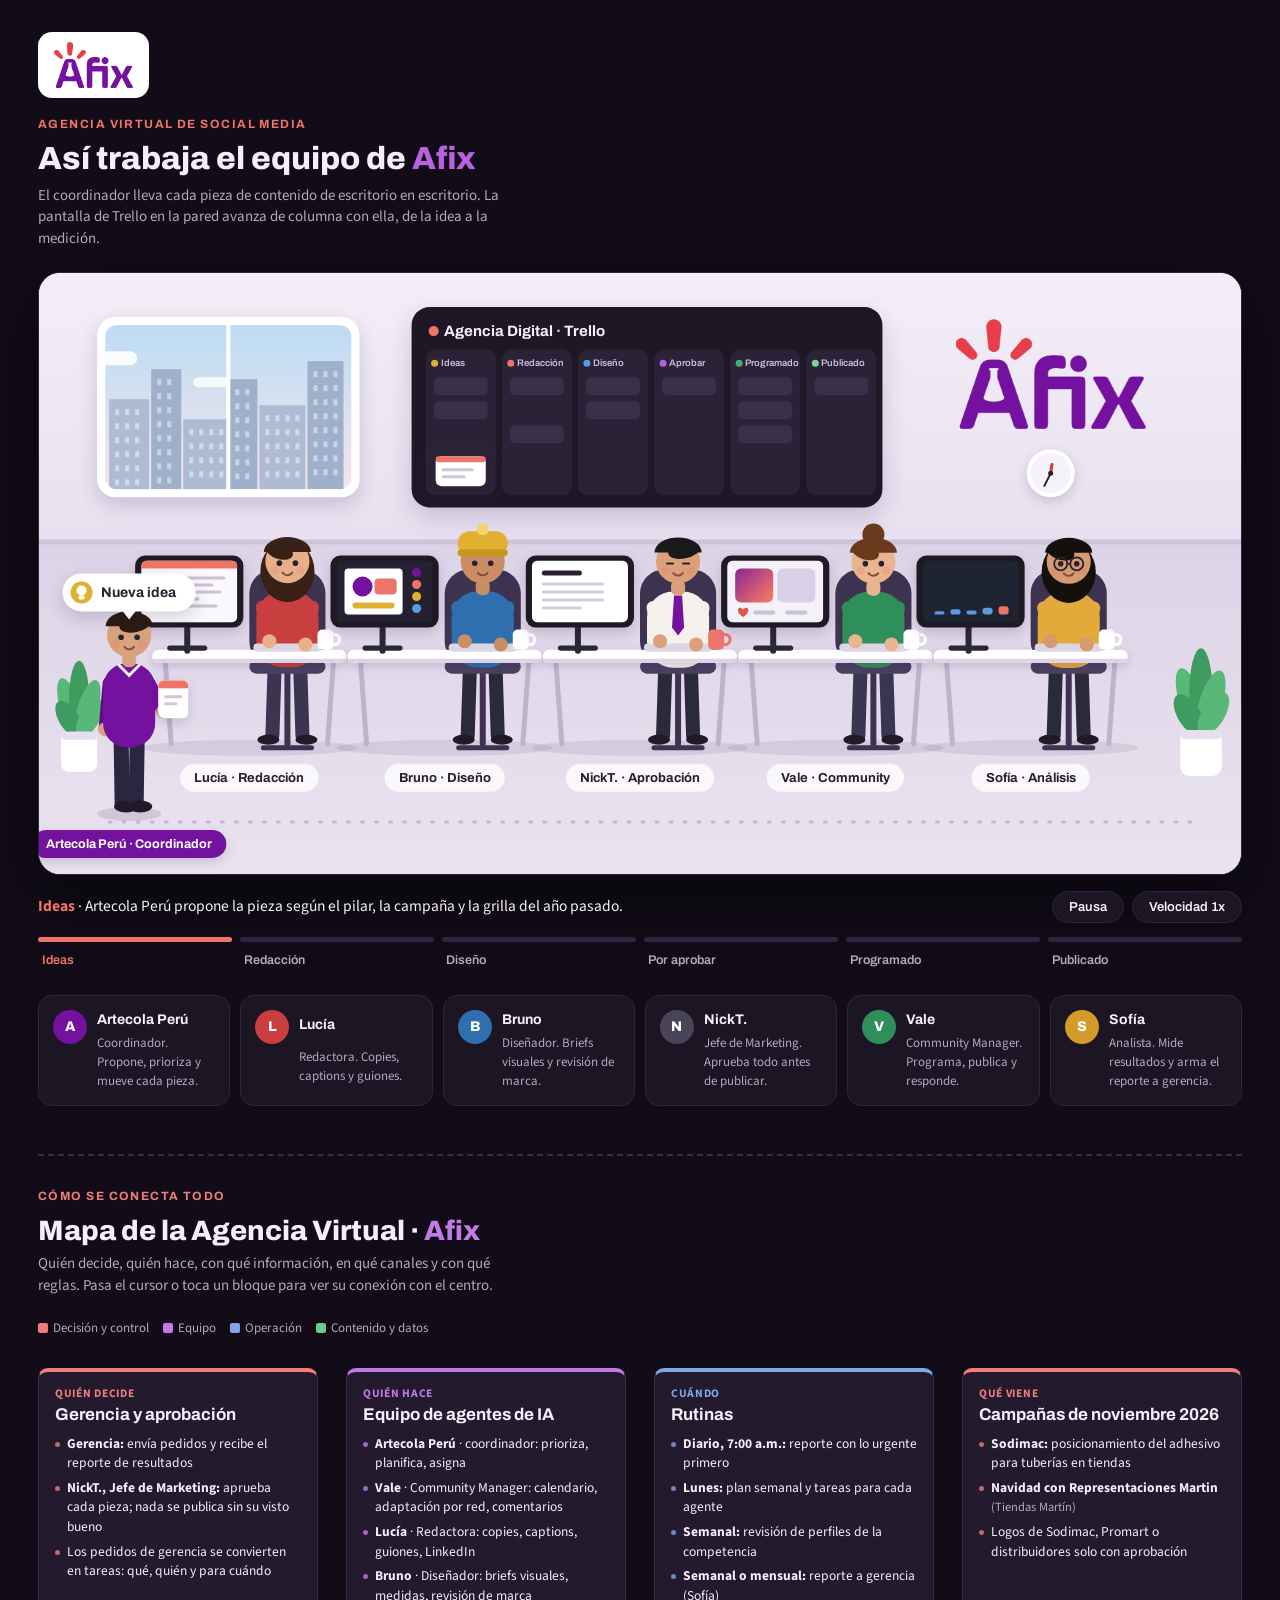
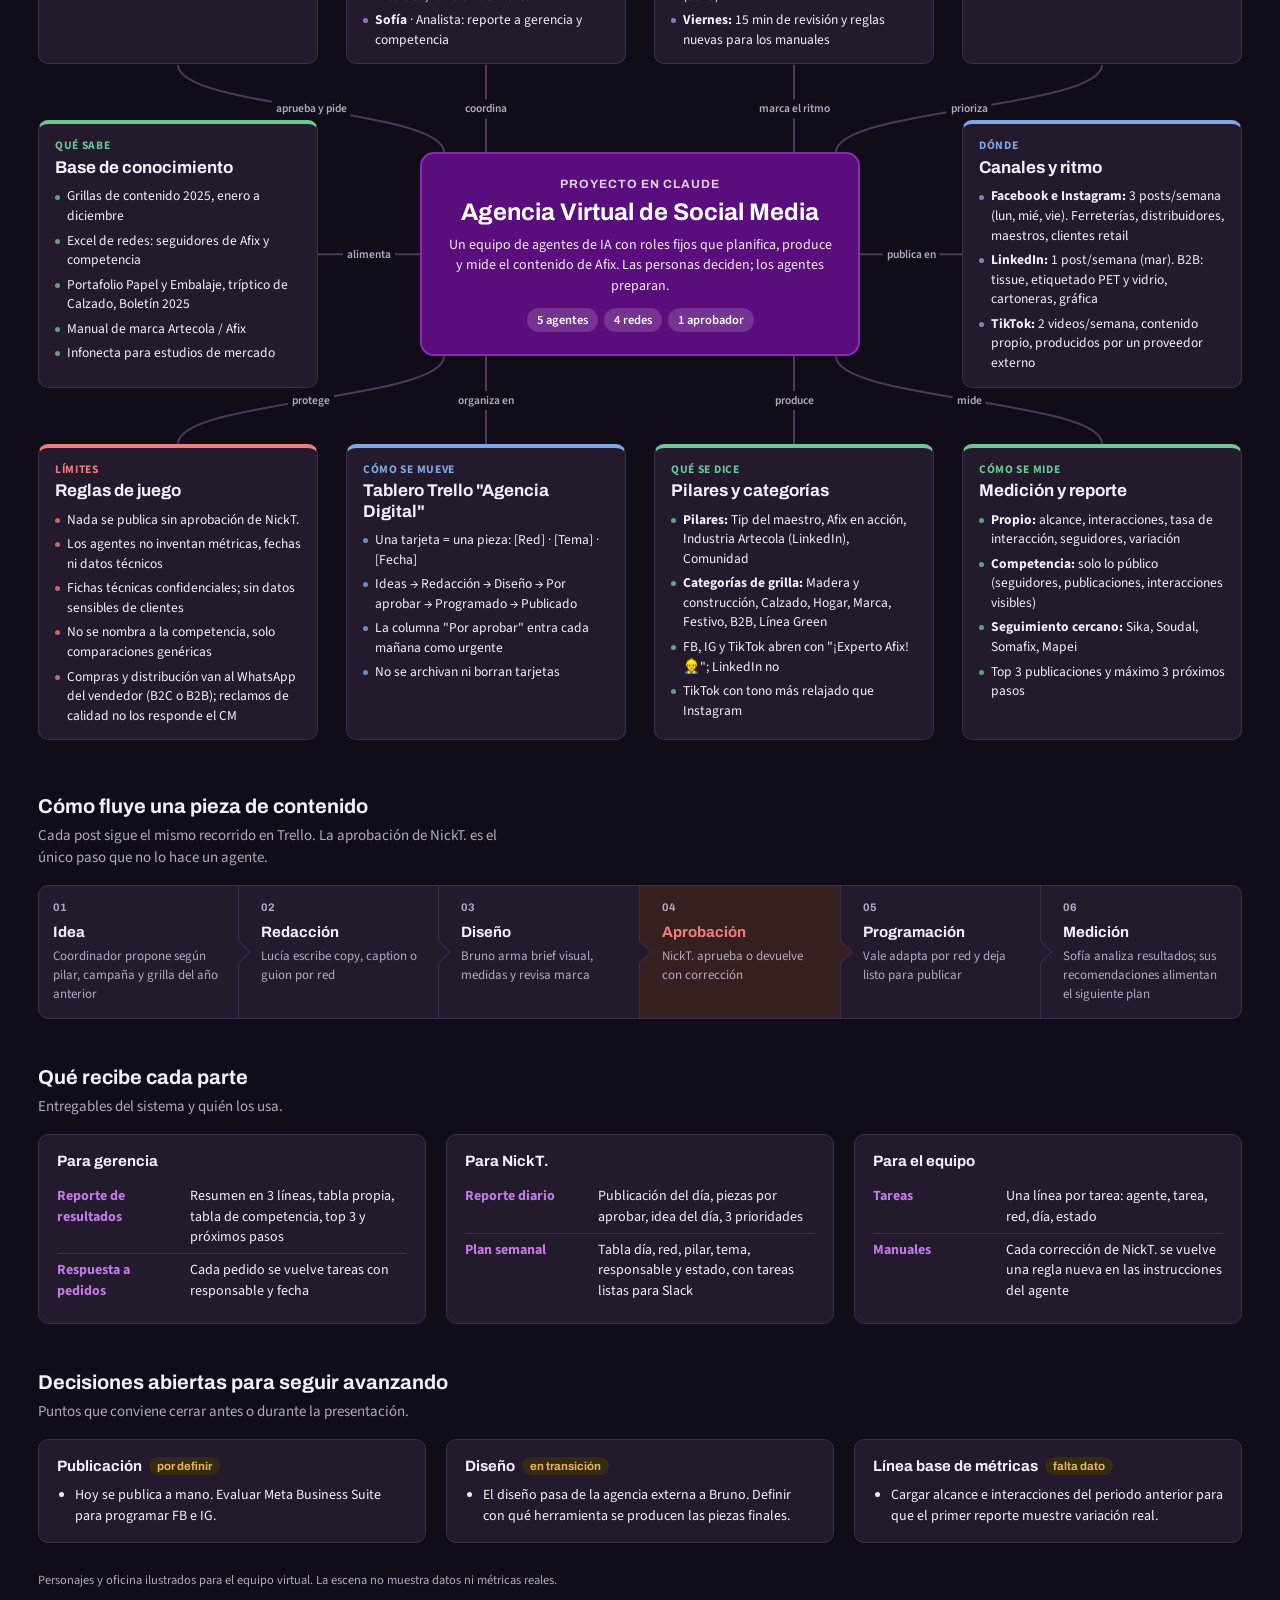
==== index.html @ 297c94df "Agencia Virtual Afix: oficina animada y mapa Co-Authored-By: Claude Opus 5.5 <noreply@anthropic.com>" ====
<!DOCTYPE html>
<html lang="es">
<head>
<meta charset="utf-8">
<meta name="viewport" content="width=device-width, initial-scale=1">
<title>Oficina Agencia Afix</title>
<link rel="preconnect" href="https://fonts.googleapis.com">
<link rel="preconnect" href="https://fonts.gstatic.com" crossorigin>
<link href="https://fonts.googleapis.com/css2?family=Archivo:wght@500;600;700;800&family=Source+Sans+3:wght@400;600;700&display=swap" rel="stylesheet">
<style>
/* Layout: escena animada en un marco redondeado, barra de progreso del flujo y equipo; debajo, el mapa de la agencia. Tema oscuro único. */
:root{
  --bg:#110c17;
  --panel:#1c1524;
  --ink:#f4eff8;
  --muted:#b4a8c2;
  --purple:#b763e0;
  --coral:#ef7468;
  --line:#2f2540;
  --pixel:"Archivo", Arial, sans-serif;
  --body:"Source Sans 3", "Segoe UI", Arial, sans-serif;
  --display:"Archivo", "Helvetica Neue", Arial, sans-serif;
  color-scheme: dark;
}
*{box-sizing:border-box}
html,body{margin:0}
body{background:var(--bg);color:var(--ink);font-family:var(--body);font-size:15px;line-height:1.45}
.wrap{max-width:1240px;margin:0 auto;padding:32px 18px 48px}
.brand{display:inline-flex;background:#ffffff;border-radius:14px;padding:10px 16px;margin-bottom:18px}.brand img{display:block;height:46px;width:auto}
.eyebrow-top{font-family:var(--display);font-size:12px;font-weight:700;letter-spacing:.12em;text-transform:uppercase;color:var(--coral);margin-bottom:8px}
h1{font-family:var(--display);font-weight:800;font-size:32px;line-height:1.1;margin:0 0 8px;text-wrap:balance}
h1 span{color:var(--purple)}
.sub{color:var(--muted);margin:0 0 22px;max-width:68ch}
.scene{border-radius:22px;overflow:hidden;border:1px solid var(--line);background:#efe9f5;box-shadow:0 24px 60px rgba(0,0,0,.45)}
canvas{display:block;width:100%;height:auto}
.bar{display:flex;flex-wrap:wrap;gap:12px;align-items:center;justify-content:space-between;margin-top:16px}
.caption{font-size:15.5px;min-height:1.5em}
.caption b{color:var(--coral);font-weight:700}
.ctrls{display:flex;gap:8px}
button{font-family:var(--display);font-weight:600;font-size:13px;background:var(--panel);color:var(--ink);border:1px solid var(--line);border-radius:999px;padding:8px 16px;cursor:pointer;transition:border-color .15s, background .15s}
button:hover{border-color:var(--purple);background:#251c30}
button:focus-visible{outline:2px solid var(--coral);outline-offset:2px}
.steps{display:grid;grid-template-columns:repeat(6,1fr);gap:8px;margin-top:14px}
.steps div{position:relative;font-family:var(--display);font-weight:600;font-size:12.5px;padding:14px 4px 0;color:var(--muted);text-align:left}
.steps div::before{content:"";position:absolute;left:0;right:0;top:0;height:5px;border-radius:5px;background:var(--line);transition:background .3s}
.steps div.done{color:var(--ink)}
.steps div.done::before{background:#5a2a78}
.steps div.on{color:var(--coral)}
.steps div.on::before{background:var(--coral)}
.team{display:grid;grid-template-columns:repeat(6,1fr);gap:10px;margin-top:26px}
.m{background:var(--panel);border:1px solid var(--line);border-radius:14px;padding:14px;display:grid;grid-template-columns:auto 1fr;gap:4px 10px;align-items:center}
.av{grid-row:1 / span 2;grid-column:1;align-self:start;width:34px;height:34px;border-radius:50%;display:grid;place-items:center;font-family:var(--display);font-weight:800;font-size:14px;color:#fff}
.m .n{grid-column:2;font-family:var(--display);font-weight:700;font-size:14px}
.m p{margin:0;font-size:13px;color:var(--muted);grid-column:2}
footer{margin-top:28px;font-size:12.5px;color:var(--muted)}
@media (max-width:900px){.team{grid-template-columns:repeat(3,1fr)}.steps{grid-template-columns:repeat(3,1fr);row-gap:14px}}
@media (max-width:520px){.team{grid-template-columns:repeat(2,1fr)}h1{font-size:24px}}
/* ===== Mapa de la agencia (sección inferior) ===== */
.mapa{--surface:#231a2e;--line:#3a2d4a;--purple:#c27ae6;--coral:#ef7d7d;--purple-soft:#2d1f38;--coral-soft:#36201f;--ok:#6cc792;--ok-soft:#1d3226;--warn:#e5b450;--warn-soft:#352b14;--font-display:"Archivo","Helvetica Neue",Arial,sans-serif;margin-top:48px;padding-top:32px;border-top:2px dashed var(--line)}
.mapa .head{margin-bottom:22px}
.mapa .eyebrow{font-family:var(--pixel);font-size:10px;color:var(--coral);margin-bottom:10px}
.mapa h2.big{font-family:var(--font-display);font-weight:800;font-size:28px;line-height:1.15;margin:0 0 6px;text-wrap:balance}
.mapa h2.big span{color:var(--purple)}
.mapa .legend{display:flex;gap:14px;flex-wrap:wrap;font-size:13px;color:var(--muted);margin-top:10px}
.mapa .legend i{display:inline-block;width:10px;height:10px;border-radius:2px;margin-right:5px;vertical-align:-1px}
.map{position:relative;display:grid;grid-template-columns:repeat(4,1fr);gap:56px 28px;padding:8px 0}
.map svg.links{position:absolute;inset:0;width:100%;height:100%;pointer-events:none;overflow:visible}
.links path{fill:none;stroke:#4a3a5c;stroke-width:2}
.links path.on{stroke:var(--purple);stroke-width:2.5}
.links text{font-size:11.5px;fill:var(--muted);font-family:var(--body);font-weight:600}
.links text.on{fill:var(--purple)}
.links rect{fill:var(--bg)}
.center{grid-column:2 / span 2;grid-row:2;align-self:center;justify-self:center;width:min(100%,440px);background:#5a0d7c;color:#fff;border-radius:14px;padding:22px 24px;position:relative;z-index:1;text-align:center;border:2px solid #8a2bb8}
.center .k{font-family:var(--font-display);font-weight:700;font-size:12px;letter-spacing:.08em;text-transform:uppercase;opacity:.8}
.center h2{font-family:var(--font-display);font-size:24px;margin:6px 0 8px;line-height:1.15}
.center p{margin:0;font-size:14px;opacity:.92}
.center .chips{display:flex;gap:6px;justify-content:center;flex-wrap:wrap;margin-top:12px}
.center .chips span{background:rgba(255,255,255,.16);border-radius:999px;padding:3px 10px;font-size:12.5px;font-weight:600}
.node{position:relative;z-index:1;background:var(--surface);border:1px solid var(--line);border-top:4px solid var(--c,var(--purple));border-radius:10px;padding:14px 16px;cursor:pointer;transition:box-shadow .15s}
.node:hover,.node:focus-visible,.node.on{box-shadow:0 6px 22px rgba(0,0,0,.45);outline:none}
.node:focus-visible{outline:2px solid var(--purple);outline-offset:2px}
.node .k{font-size:11.5px;font-weight:700;letter-spacing:.06em;text-transform:uppercase;color:var(--c,var(--purple))}
.node h3{font-family:var(--font-display);font-size:17px;margin:3px 0 8px;line-height:1.2}
.node ul{margin:0;padding:0;list-style:none;display:grid;gap:5px}
.node li{font-size:13.5px;padding-left:12px;position:relative}
.node li::before{content:"";position:absolute;left:0;top:.6em;width:5px;height:5px;border-radius:50%;background:var(--c,var(--purple));opacity:.8}
.node li small{color:var(--muted);font-size:12.5px}
.t-gob{--c:var(--coral)}.t-equipo{--c:var(--purple)}.t-ops{--c:#7fa8e6}.t-cont{--c:#6cc792}
.pill{display:inline-block;font-size:11.5px;font-weight:700;border-radius:999px;padding:1px 8px;margin-left:4px;vertical-align:1px}
.pill.warn{background:var(--warn-soft);color:var(--warn)}
.mapa section{margin-top:44px}
h2.sec{font-family:var(--font-display);font-size:20px;margin:0 0 4px}
.sec-sub{color:var(--muted);margin:0 0 16px;max-width:70ch}
.flow{display:grid;grid-template-columns:repeat(6,1fr);overflow-x:auto}
.step{background:var(--surface);border:1px solid var(--line);padding:14px 14px 14px 22px;position:relative;min-width:150px}
.step:first-child{border-radius:10px 0 0 10px;padding-left:14px}
.step:last-child{border-radius:0 10px 10px 0}
.step + .step{border-left:none}
.step::after{content:"";position:absolute;right:-9px;top:50%;width:16px;height:16px;background:var(--surface);border-top:1px solid var(--line);border-right:1px solid var(--line);transform:translateY(-50%) rotate(45deg);z-index:2}
.step:last-child::after{display:none}
.step .n{font-family:var(--pixel);font-size:9px;color:var(--muted)}
.step h4{margin:6px 0 4px;font-family:var(--font-display);font-size:15px}
.step p{margin:0;font-size:13px;color:var(--muted)}
.step.gate,.step.gate::after{background:var(--coral-soft)}
.step.gate h4{color:var(--coral)}
.cols{display:grid;grid-template-columns:repeat(3,1fr);gap:20px}
.card{background:var(--surface);border:1px solid var(--line);border-radius:10px;padding:16px 18px}
.card h4{font-family:var(--font-display);margin:0 0 8px;font-size:15px}
.card ul{margin:0;padding-left:18px;display:grid;gap:6px;font-size:14px}
table.rt{width:100%;border-collapse:collapse;font-size:14px}
table.rt td{padding:6px 0;border-bottom:1px solid var(--line);vertical-align:top}
table.rt td:first-child{font-weight:700;color:var(--purple);width:38%;padding-right:10px}
table.rt tr:last-child td{border-bottom:none}
@media (max-width:980px){.map{grid-template-columns:repeat(2,1fr);gap:18px}.center{grid-column:1 / -1;grid-row:1;width:100%}.map svg.links{display:none}.cols{grid-template-columns:1fr}.flow{grid-template-columns:repeat(6,minmax(150px,1fr))}}
@media (max-width:560px){.map{grid-template-columns:1fr}}

.mapa .eyebrow{font-weight:700;letter-spacing:.12em;font-size:12px}
.step .n{font-size:11px;font-weight:700}
</style>
</head>
<body>
<div class="wrap">
  <div class="brand"><img id="afix-logo" src="[data-uri]" alt="Afix"></div>
  <div class="eyebrow-top">Agencia virtual de social media</div>
  <h1>Así trabaja el equipo de <span>Afix</span></h1>
  <p class="sub">El coordinador lleva cada pieza de contenido de escritorio en escritorio. La pantalla de Trello en la pared avanza de columna con ella, de la idea a la medición.</p>

  <div class="scene"><canvas id="cv" role="img" aria-label="Animación: Artecola Perú lleva una pieza de contenido a Lucía, Bruno la diseña, NickT. la aprueba, Vale la publica y Sofía mide resultados"></canvas></div>

  <div class="bar">
    <div class="caption" id="cap" aria-live="polite"></div>
    <div class="ctrls">
      <button id="play" type="button">Pausa</button>
      <button id="fast" type="button">Velocidad 1x</button>
    </div>
  </div>

  <div class="steps" id="steps">
    <div>Ideas</div><div>Redacción</div><div>Diseño</div><div>Por aprobar</div><div>Programado</div><div>Publicado</div>
  </div>

  <div class="team">
    <div class="m"><div class="av" style="background:#74119E">A</div><div class="n">Artecola Perú</div><p>Coordinador. Propone, prioriza y mueve cada pieza.</p></div>
    <div class="m"><div class="av" style="background:#C93F3F">L</div><div class="n">Lucía</div><p>Redactora. Copies, captions y guiones.</p></div>
    <div class="m"><div class="av" style="background:#2f6fb0">B</div><div class="n">Bruno</div><p>Diseñador. Briefs visuales y revisión de marca.</p></div>
    <div class="m"><div class="av" style="background:#4a4458">N</div><div class="n">NickT.</div><p>Jefe de Marketing. Aprueba todo antes de publicar.</p></div>
    <div class="m"><div class="av" style="background:#2f8f5b">V</div><div class="n">Vale</div><p>Community Manager. Programa, publica y responde.</p></div>
    <div class="m"><div class="av" style="background:#d49a2a">S</div><div class="n">Sofía</div><p>Analista. Mide resultados y arma el reporte a gerencia.</p></div>
  </div>

  <div class="mapa" id="mapa">
    <div class="head">
      <div class="eyebrow">CÓMO SE CONECTA TODO</div>
      <h2 class="big">Mapa de la Agencia Virtual · <span>Afix</span></h2>
      <p class="sub">Quién decide, quién hace, con qué información, en qué canales y con qué reglas. Pasa el cursor o toca un bloque para ver su conexión con el centro.</p>
      <div class="legend">
        <span><i style="background:var(--coral)"></i>Decisión y control</span>
        <span><i style="background:var(--purple)"></i>Equipo</span>
        <span><i style="background:#7fa8e6"></i>Operación</span>
        <span><i style="background:#6cc792"></i>Contenido y datos</span>
      </div>
    </div>
    <div class="map" id="map">
    <svg class="links" id="links" aria-hidden="true"></svg>

    <!-- Fila 1 -->
    <div class="node t-gob" tabindex="0" data-link="aprueba y pide" style="grid-column:1;grid-row:1">
      <div class="k">Quién decide</div>
      <h3>Gerencia y aprobación</h3>
      <ul>
        <li><b>Gerencia:</b> envía pedidos y recibe el reporte de resultados</li>
        <li><b>NickT., Jefe de Marketing:</b> aprueba cada pieza; nada se publica sin su visto bueno</li>
        <li>Los pedidos de gerencia se convierten en tareas: qué, quién y para cuándo</li>
      </ul>
    </div>
    <div class="node t-equipo" tabindex="0" data-link="coordina" style="grid-column:2;grid-row:1">
      <div class="k">Quién hace</div>
      <h3>Equipo de agentes de IA</h3>
      <ul>
        <li><b>Artecola Perú</b> · coordinador: prioriza, planifica, asigna</li>
        <li><b>Vale</b> · Community Manager: calendario, adaptación por red, comentarios</li>
        <li><b>Lucía</b> · Redactora: copies, captions, guiones, LinkedIn</li>
        <li><b>Bruno</b> · Diseñador: briefs visuales, medidas, revisión de marca</li>
        <li><b>Sofía</b> · Analista: reporte a gerencia y competencia</li>
      </ul>
    </div>
    <div class="node t-ops" tabindex="0" data-link="marca el ritmo" style="grid-column:3;grid-row:1">
      <div class="k">Cuándo</div>
      <h3>Rutinas</h3>
      <ul>
        <li><b>Diario, 7:00 a.m.:</b> reporte con lo urgente primero</li>
        <li><b>Lunes:</b> plan semanal y tareas para cada agente</li>
        <li><b>Semanal:</b> revisión de perfiles de la competencia</li>
        <li><b>Semanal o mensual:</b> reporte a gerencia (Sofía)</li>
        <li><b>Viernes:</b> 15 min de revisión y reglas nuevas para los manuales</li>
      </ul>
    </div>
    <div class="node t-gob" tabindex="0" data-link="prioriza" style="grid-column:4;grid-row:1">
      <div class="k">Qué viene</div>
      <h3>Campañas de noviembre 2026</h3>
      <ul>
        <li><b>Sodimac:</b> posicionamiento del adhesivo para tuberías en tiendas</li>
        <li><b>Navidad con Representaciones Martin</b> <small>(Tiendas Martín)</small></li>
        <li>Logos de Sodimac, Promart o distribuidores solo con aprobación</li>
      </ul>
    </div>

    <!-- Fila 2 -->
    <div class="node t-cont" tabindex="0" data-link="alimenta" style="grid-column:1;grid-row:2">
      <div class="k">Qué sabe</div>
      <h3>Base de conocimiento</h3>
      <ul>
        <li>Grillas de contenido 2025, enero a diciembre</li>
        <li>Excel de redes: seguidores de Afix y competencia</li>
        <li>Portafolio Papel y Embalaje, tríptico de Calzado, Boletín 2025</li>
        <li>Manual de marca Artecola / Afix</li>
        <li>Infonecta para estudios de mercado</li>
      </ul>
    </div>

    <div class="center" id="center">
      <div class="k">Proyecto en Claude</div>
      <h2>Agencia Virtual de Social Media</h2>
      <p>Un equipo de agentes de IA con roles fijos que planifica, produce y mide el contenido de Afix. Las personas deciden; los agentes preparan.</p>
      <div class="chips"><span>5 agentes</span><span>4 redes</span><span>1 aprobador</span></div>
    </div>

    <div class="node t-ops" tabindex="0" data-link="publica en" style="grid-column:4;grid-row:2">
      <div class="k">Dónde</div>
      <h3>Canales y ritmo</h3>
      <ul>
        <li><b>Facebook e Instagram:</b> 3 posts/semana (lun, mié, vie). Ferreterías, distribuidores, maestros, clientes retail</li>
        <li><b>LinkedIn:</b> 1 post/semana (mar). B2B: tissue, etiquetado PET y vidrio, cartoneras, gráfica</li>
        <li><b>TikTok:</b> 2 videos/semana, contenido propio, producidos por un proveedor externo</li>
      </ul>
    </div>

    <!-- Fila 3 -->
    <div class="node t-gob" tabindex="0" data-link="protege" style="grid-column:1;grid-row:3">
      <div class="k">Límites</div>
      <h3>Reglas de juego</h3>
      <ul>
        <li>Nada se publica sin aprobación de NickT.</li>
        <li>Los agentes no inventan métricas, fechas ni datos técnicos</li>
        <li>Fichas técnicas confidenciales; sin datos sensibles de clientes</li>
        <li>No se nombra a la competencia, solo comparaciones genéricas</li>
        <li>Compras y distribución van al WhatsApp del vendedor (B2C o B2B); reclamos de calidad no los responde el CM</li>
      </ul>
    </div>
    <div class="node t-ops" tabindex="0" data-link="organiza en" style="grid-column:2;grid-row:3">
      <div class="k">Cómo se mueve</div>
      <h3>Tablero Trello "Agencia Digital"</h3>
      <ul>
        <li>Una tarjeta = una pieza: [Red] · [Tema] · [Fecha]</li>
        <li>Ideas → Redacción → Diseño → Por aprobar → Programado → Publicado</li>
        <li>La columna "Por aprobar" entra cada mañana como urgente</li>
        <li>No se archivan ni borran tarjetas</li>
      </ul>
    </div>
    <div class="node t-cont" tabindex="0" data-link="produce" style="grid-column:3;grid-row:3">
      <div class="k">Qué se dice</div>
      <h3>Pilares y categorías</h3>
      <ul>
        <li><b>Pilares:</b> Tip del maestro, Afix en acción, Industria Artecola (LinkedIn), Comunidad</li>
        <li><b>Categorías de grilla:</b> Madera y construcción, Calzado, Hogar, Marca, Festivo, B2B, Línea Green</li>
        <li>FB, IG y TikTok abren con "¡Experto Afix! 👷‍♂️"; LinkedIn no</li>
        <li>TikTok con tono más relajado que Instagram</li>
      </ul>
    </div>
    <div class="node t-cont" tabindex="0" data-link="mide" style="grid-column:4;grid-row:3">
      <div class="k">Cómo se mide</div>
      <h3>Medición y reporte</h3>
      <ul>
        <li><b>Propio:</b> alcance, interacciones, tasa de interacción, seguidores, variación</li>
        <li><b>Competencia:</b> solo lo público (seguidores, publicaciones, interacciones visibles)</li>
        <li><b>Seguimiento cercano:</b> Sika, Soudal, Somafix, Mapei</li>
        <li>Top 3 publicaciones y máximo 3 próximos pasos</li>
      </ul>
    </div>
  </div>

  <section>
    <h2 class="sec">Cómo fluye una pieza de contenido</h2>
    <p class="sec-sub">Cada post sigue el mismo recorrido en Trello. La aprobación de NickT. es el único paso que no lo hace un agente.</p>
    <div class="flow">
      <div class="step"><div class="n">01</div><h4>Idea</h4><p>Coordinador propone según pilar, campaña y grilla del año anterior</p></div>
      <div class="step"><div class="n">02</div><h4>Redacción</h4><p>Lucía escribe copy, caption o guion por red</p></div>
      <div class="step"><div class="n">03</div><h4>Diseño</h4><p>Bruno arma brief visual, medidas y revisa marca</p></div>
      <div class="step gate"><div class="n">04</div><h4>Aprobación</h4><p>NickT. aprueba o devuelve con corrección</p></div>
      <div class="step"><div class="n">05</div><h4>Programación</h4><p>Vale adapta por red y deja listo para publicar</p></div>
      <div class="step"><div class="n">06</div><h4>Medición</h4><p>Sofía analiza resultados; sus recomendaciones alimentan el siguiente plan</p></div>
    </div>
  </section>

  <section>
    <h2 class="sec">Qué recibe cada parte</h2>
    <p class="sec-sub">Entregables del sistema y quién los usa.</p>
    <div class="cols">
      <div class="card">
        <h4>Para gerencia</h4>
        <table class="rt">
          <tr><td>Reporte de resultados</td><td>Resumen en 3 líneas, tabla propia, tabla de competencia, top 3 y próximos pasos</td></tr>
          <tr><td>Respuesta a pedidos</td><td>Cada pedido se vuelve tareas con responsable y fecha</td></tr>
        </table>
      </div>
      <div class="card">
        <h4>Para NickT.</h4>
        <table class="rt">
          <tr><td>Reporte diario</td><td>Publicación del día, piezas por aprobar, idea del día, 3 prioridades</td></tr>
          <tr><td>Plan semanal</td><td>Tabla día, red, pilar, tema, responsable y estado, con tareas listas para Slack</td></tr>
        </table>
      </div>
      <div class="card">
        <h4>Para el equipo</h4>
        <table class="rt">
          <tr><td>Tareas</td><td>Una línea por tarea: agente, tarea, red, día, estado</td></tr>
          <tr><td>Manuales</td><td>Cada corrección de NickT. se vuelve una regla nueva en las instrucciones del agente</td></tr>
        </table>
      </div>
    </div>
  </section>

  <section>
    <h2 class="sec">Decisiones abiertas para seguir avanzando</h2>
    <p class="sec-sub">Puntos que conviene cerrar antes o durante la presentación.</p>
    <div class="cols">
      <div class="card">
        <h4>Publicación <span class="pill warn">por definir</span></h4>
        <ul><li>Hoy se publica a mano. Evaluar Meta Business Suite para programar FB e IG.</li></ul>
      </div>
      <div class="card">
        <h4>Diseño <span class="pill warn">en transición</span></h4>
        <ul><li>El diseño pasa de la agencia externa a Bruno. Definir con qué herramienta se producen las piezas finales.</li></ul>
      </div>
      <div class="card">
        <h4>Línea base de métricas <span class="pill warn">falta dato</span></h4>
        <ul><li>Cargar alcance e interacciones del periodo anterior para que el primer reporte muestre variación real.</li></ul>
      </div>
    </div>
  </section>

    </div>

  
  <footer>Personajes y oficina ilustrados para el equipo virtual. La escena no muestra datos ni métricas reales.</footer>
</div>

<script>
(function(){
var cv=document.getElementById('cv'),ctx=cv.getContext('2d');
var W=1200,H=600,K=1;var LOGO=new Image();LOGO.src=document.getElementById('afix-logo').src;
var F='Archivo, "Source Sans 3", Arial, sans-serif';
function rr(x,y,w,h,r){r=Math.min(r,w/2,h/2);ctx.beginPath();ctx.moveTo(x+r,y);ctx.arcTo(x+w,y,x+w,y+h,r);ctx.arcTo(x+w,y+h,x,y+h,r);ctx.arcTo(x,y+h,x,y,r);ctx.arcTo(x,y,x+w,y,r);ctx.closePath();}
function box(x,y,w,h,r,c){rr(x,y,w,h,r);ctx.fillStyle=c;ctx.fill();}
function dot(x,y,r,c){ctx.beginPath();ctx.arc(x,y,r,0,Math.PI*2);ctx.fillStyle=c;ctx.fill();}
function ln(x1,y1,x2,y2,w,c){ctx.beginPath();ctx.moveTo(x1,y1);ctx.lineTo(x2,y2);ctx.lineWidth=w;ctx.lineCap='round';ctx.strokeStyle=c;ctx.stroke();}
function tx(s,x,y,size,c,wt,al){ctx.font=(wt||600)+' '+size+'px '+F;ctx.fillStyle=c;ctx.textAlign=al||'center';ctx.textBaseline='middle';ctx.fillText(s,x,y);}
function eio(t){t=Math.max(0,Math.min(1,t));return t<.5?2*t*t:1-Math.pow(-2*t+2,2)/2;}
function eob(t){t=Math.max(0,Math.min(1,t));var c1=1.70158,c3=c1+1;return 1+c3*Math.pow(t-1,3)+c1*Math.pow(t-1,2);}
function shadow(on,b,y){if(on){ctx.shadowColor='rgba(40,15,60,.18)';ctx.shadowBlur=b||16;ctx.shadowOffsetY=y||6;}else{ctx.shadowColor='transparent';ctx.shadowBlur=0;ctx.shadowOffsetY=0;}}

var P={
  coord:{skin:'#d9a27e',hair:'#2a1a12',hair2:'short',shirt:'#74119E',pants:'#2b2540'},
  lucia:{x:210,name:'Lucía',role:'Redacción',skin:'#e7b08a',hair:'#3a2118',hair2:'long',shirt:'#C93F3F',pants:'#3a3550',screen:'text',anim:'type'},
  bruno:{x:405,name:'Bruno',role:'Diseño',skin:'#c98e64',hair:'#e0b030',hair2:'beanie',shirt:'#2f6fb0',pants:'#2b2a3a',screen:'design',anim:'draw'},
  nick:{x:600,name:'NickT.',role:'Aprobación',skin:'#d9a07a',hair:'#1a1a1a',hair2:'short',shirt:'#f4f1ec',tie:true,pants:'#2b2a3a',screen:'doc',anim:'type'},
  vale:{x:795,name:'Vale',role:'Community',skin:'#e9b590',hair:'#6b3a1e',hair2:'bun',shirt:'#2f8f5b',pants:'#3a3550',screen:'social',anim:'phone'},
  sofia:{x:990,name:'Sofía',role:'Análisis',skin:'#d49a72',hair:'#14100c',hair2:'long',shirt:'#e2a93b',glasses:true,pants:'#2b2a3a',screen:'chart',anim:'type'}
};
var order=['lucia','bruno','nick','vale','sofia'];
var ACT={lucia:2,bruno:4,nick:6,vale:8,sofia:10};

var START=90,SPEED=170;
var raw=[
 {t:'act',who:'coord',dur:2.4,toast:'Nueva idea',kind:'idea',col:0,cap:'<b>Ideas</b> · Artecola Perú propone la pieza según el pilar, la campaña y la grilla del año pasado.'},
 {t:'walk',to:P.lucia.x+97,col:0,carry:true,cap:'<b>Ideas</b> · El coordinador le lleva el encargo a Lucía.'},
 {t:'act',who:'lucia',dur:3,toast:'Copy listo',kind:'ok',col:1,cap:'<b>Redacción</b> · Lucía escribe el copy, el caption o el guion para cada red.'},
 {t:'walk',to:P.bruno.x+97,col:1,carry:true,cap:'<b>Redacción</b> · El copy pasa a diseño.'},
 {t:'act',who:'bruno',dur:3,toast:'Diseño listo',kind:'ok',col:2,cap:'<b>Diseño</b> · Bruno arma el brief visual, las medidas y revisa la marca.'},
 {t:'walk',to:P.nick.x+97,col:2,carry:true,cap:'<b>Diseño</b> · La pieza pasa a Por aprobar.'},
 {t:'act',who:'nick',dur:3.2,toast:'Aprobado',kind:'ok',col:3,cap:'<b>Por aprobar</b> · NickT. revisa. Nada se publica sin su visto bueno.'},
 {t:'walk',to:P.vale.x+97,col:3,carry:true,cap:'<b>Por aprobar</b> · Pieza aprobada, rumbo a programación.'},
 {t:'act',who:'vale',dur:3.2,toast:'Publicado',kind:'ok',col:4,col2:5,cap:'<b>Programado → Publicado</b> · Vale adapta por red, programa y responde comentarios.'},
 {t:'walk',to:P.sofia.x+97,col:5,carry:false,cap:'<b>Publicado</b> · El coordinador pide la lectura de resultados.'},
 {t:'act',who:'sofia',dur:3.2,toast:'Reporte listo',kind:'ok',col:5,cap:'<b>Medición</b> · Sofía mide la pieza y sus recomendaciones alimentan el próximo plan.'},
 {t:'walk',to:START,col:-1,carry:false,cap:'De vuelta al inicio: el coordinador prepara la siguiente pieza.'}
];
var seg=[],cx=START,acc=0;
raw.forEach(function(s){var o=Object.assign({},s);o.from=cx;if(s.t==='walk'){o.dur=Math.max(.9,Math.abs(s.to-cx)/SPEED);cx=s.to;}o.x=cx;o.start=acc;acc+=o.dur;seg.push(o);});
var TOTAL=acc;
function state(t){t=t%TOTAL;var i=0;while(i<seg.length-1&&t>=seg[i].start+seg[i].dur)i++;var s=seg[i],pr=(t-s.start)/s.dur;var x=s.t==='walk'?s.from+(s.to-s.from)*eio(pr):s.x;return{i:i,s:s,pr:pr,x:x,local:t-s.start};}

// ---------- background ----------
function background(t,col){
  var g=ctx.createLinearGradient(0,0,0,270);g.addColorStop(0,'#f3eef8');g.addColorStop(1,'#e8e0f0');ctx.fillStyle=g;ctx.fillRect(0,0,W,270);
  var f=ctx.createLinearGradient(0,270,0,H);f.addColorStop(0,'#ddd3e7');f.addColorStop(1,'#e9e3ef');ctx.fillStyle=f;ctx.fillRect(0,270,W,H-270);
  ctx.fillStyle='#cfc3dc';ctx.fillRect(0,266,W,5);
  // window with skyline
  shadow(true,20,8);box(58,44,262,180,18,'#ffffff');shadow(false);
  ctx.save();rr(66,52,246,164,12);ctx.clip();
  var sk=ctx.createLinearGradient(0,52,0,216);sk.addColorStop(0,'#bcdcf3');sk.addColorStop(1,'#f7e3ec');ctx.fillStyle=sk;ctx.fillRect(66,52,246,164);
  var c1=(t*8)%320-40;box(66+c1,78,54,14,7,'rgba(255,255,255,.9)');box(66+((c1+150)%320)-40,104,38,10,5,'rgba(255,255,255,.8)');
  var bld=[[70,40,90],[112,30,120],[144,44,70],[190,28,110],[220,46,84],[268,36,128]];
  bld.forEach(function(b,i){ctx.fillStyle=i%2?'#9fb0cb':'#aebbd3';ctx.fillRect(b[0],216-b[2],b[1],b[2]);
    for(var wy=216-b[2]+10;wy<210;wy+=14)for(var wx=b[0]+6;wx<b[0]+b[1]-6;wx+=10){ctx.fillStyle='rgba(255,255,255,.45)';ctx.fillRect(wx,wy,4,6);}});
  ctx.restore();
  ln(189,52,189,216,4,'#ffffff');
  // trello screen
  shadow(true,26,10);box(372,34,470,200,18,'#1d1726');shadow(false);
  dot(394,58,5,'#ef7468');tx('Agencia Digital · Trello',404,58,15,'#f4eff8',700,'left');
  var names=['Ideas','Redacción','Diseño','Aprobar','Programado','Publicado'],hc=['#e0b030','#ef7468','#5b9be0','#b763e0','#3fae74','#7bd49c'];
  for(var k=0;k<6;k++){var bx=386+k*76;box(bx,76,70,146,10,'#2a2236');dot(bx+9,90,3.5,hc[k]);tx(names[k],bx+15,90,9.5,'#cbbfda',600,'left');
    box(bx+8,104,54,18,5,'#3a304a');if(k%2===0)box(bx+8,128,54,18,5,'#3a304a');if(k===1||k===4)box(bx+8,152,54,18,5,'#3a304a');}
  if(col>=0){var cxp=386+cardCol*76+10,cy=186+Math.sin(t*3)*2;shadow(true,14,4);box(cxp,cy-4,50,30,6,'#ffffff');shadow(false);box(cxp,cy-4,50,6,3,'#ef7468');box(cxp+6,cy+8,32,3,1.5,'#cfc6da');box(cxp+6,cy+15,24,3,1.5,'#cfc6da');}
  // neon AFIX
  if(LOGO.complete&&LOGO.naturalWidth){var lw=190,lh=lw*LOGO.naturalHeight/LOGO.naturalWidth;ctx.drawImage(LOGO,1010-lw/2,46,lw,lh);}
  // clock
  shadow(true,12,4);dot(1010,200,24,'#ffffff');shadow(false);dot(1010,200,20,'#f6f2fa');
  var a=t*.9;ln(1010,200,1010+Math.cos(a)*14,200+Math.sin(a)*14,2,'#2a2030');ln(1010,200,1010+Math.cos(a/12-1.6)*9,200+Math.sin(a/12-1.6)*9,3,'#C93F3F');dot(1010,200,2.5,'#2a2030');
  // route
  ctx.setLineDash([2,12]);ln(70,548,1150,548,3,'rgba(116,17,158,.22)');ctx.setLineDash([]);
  plant(40,470,1);plant(1160,470,1.15);
}
function plant(x,y,s){
  ctx.save();ctx.translate(x,y);ctx.scale(s,s);
  var lv=[[-18,-60,-.5],[0,-75,0],[18,-58,.5],[-10,-40,-.9],[12,-42,.9]];
  lv.forEach(function(l,i){ctx.save();ctx.translate(0,-8);ctx.rotate(l[2]*.6);ctx.beginPath();ctx.ellipse(0,l[1]/2,10,-l[1]/2,0,0,Math.PI*2);ctx.fillStyle=i%2?'#3f9b5f':'#58b877';ctx.fill();ctx.restore();});
  box(-18,-12,36,40,8,'#ffffff');box(-18,-12,36,8,4,'#e6dfee');
  ctx.restore();
}

// ---------- people ----------
function head(hx,hy,p,blink){
  if(p.hair2==='long'){ctx.beginPath();ctx.ellipse(hx,hy+10,27,31,0,0,Math.PI*2);ctx.fillStyle=p.hair;ctx.fill();}
  if(p.hair2==='bun')dot(hx,hy-27,11,p.hair);
  dot(hx,hy,22,p.skin);
  if(p.hair2==='beanie'){box(hx-25,hy-30,50,24,12,p.hair);box(hx-25,hy-12,50,7,3.5,'#c8961a');dot(hx,hy-32,6,'#f3d36b');}
  else{ctx.beginPath();ctx.ellipse(hx,hy-9,23.5,15,0,Math.PI,0);ctx.fillStyle=p.hair;ctx.fill();
    if(p.hair2==='short'){ctx.beginPath();ctx.ellipse(hx+6,hy-11,16,8,-.2,0,Math.PI*2);ctx.fill();}
    if(p.hair2==='long'||p.hair2==='bun'){ctx.beginPath();ctx.ellipse(hx-8,hy-10,14,8,.3,0,Math.PI*2);ctx.fill();}}
  dot(hx-13,hy+9,4,'rgba(239,116,104,.25)');dot(hx+13,hy+9,4,'rgba(239,116,104,.25)');
  if(blink){ln(hx-11,hy+2,hx-5,hy+2,2,'#2a2030');ln(hx+5,hy+2,hx+11,hy+2,2,'#2a2030');}
  else{dot(hx-8,hy+2,2.8,'#2a2030');dot(hx+8,hy+2,2.8,'#2a2030');}
  if(p.glasses){ctx.lineWidth=1.8;ctx.strokeStyle='#2a2030';ctx.beginPath();ctx.arc(hx-8,hy+2,6.5,0,Math.PI*2);ctx.stroke();ctx.beginPath();ctx.arc(hx+8,hy+2,6.5,0,Math.PI*2);ctx.stroke();ln(hx-1.5,hy+2,hx+1.5,hy+2,1.8,'#2a2030');}
  ctx.beginPath();ctx.arc(hx,hy+8,6,.2*Math.PI,.8*Math.PI);ctx.lineWidth=2;ctx.strokeStyle='#8a4a3a';ctx.lineCap='round';ctx.stroke();
}
function arm(sx,sy,hx,hy,c,skin){ln(sx,sy,hx,hy,13,c);dot(hx,hy,7,skin);}
function card(x,y,s,approved){
  ctx.save();ctx.translate(x,y);ctx.scale(s,s);shadow(true,12,4);box(-15,-19,30,38,6,'#ffffff');shadow(false);
  ctx.save();rr(-15,-19,30,38,6);ctx.clip();ctx.fillStyle='#ef7468';ctx.fillRect(-15,-19,30,8);ctx.restore();
  box(-9,-4,18,3,1.5,'#cfc6da');box(-9,3,13,3,1.5,'#cfc6da');
  if(approved){dot(9,13,7,'#2f9e63');ctx.beginPath();ctx.moveTo(5.5,13);ctx.lineTo(8,15.5);ctx.lineTo(12.5,10.5);ctx.lineWidth=2;ctx.strokeStyle='#fff';ctx.stroke();}
  ctx.restore();
}
function screenUI(p,sx,sy,active,pr,t,done){
  ctx.save();rr(sx,sy,96,62,6);ctx.clip();
  if(p.screen==='text'){ctx.fillStyle='#faf8fc';ctx.fillRect(sx,sy,96,62);ctx.fillStyle='#ef7468';ctx.fillRect(sx,sy,96,8);
    var n=active?Math.floor(pr*16):5,ws=[74,62,70,48,66,40];for(var i=0;i<Math.min(n,6);i++){var w=(active&&i===Math.min(n,6)-1)?ws[i]*((pr*16)%1):ws[i];box(sx+10,sy+16+i*7,Math.max(4,w),3,1.5,'#c9c1d4');}
    if(active&&Math.sin(t*8)>0)box(sx+10+((pr*16)%1)*60,sy+15+Math.min(n,6)*7-7,2,6,1,'#74119E');}
  if(p.screen==='design'){ctx.fillStyle='#262033';ctx.fillRect(sx,sy,96,62);box(sx+8,sy+8,58,46,4,'#ffffff');
    var m=active?Math.sin(t*3):0;dot(sx+26+m*4,sy+26,10+m*2,'#74119E');box(sx+38,sy+18-m*3,22,16,4,'#ef7468');box(sx+16,sy+42,42,6,3,'#e0b030');
    ['#74119E','#ef7468','#e0b030','#5b9be0'].forEach(function(c,i){dot(sx+80,sy+12+i*12,4.5,c);});}
  if(p.screen==='doc'){ctx.fillStyle='#ffffff';ctx.fillRect(sx,sy,96,62);box(sx+10,sy+10,40,5,2.5,'#2a2030');for(var j=0;j<4;j++)box(sx+10,sy+22+j*8,j===3?40:62,3,1.5,'#d3cbe0');
    var ok=done||(active&&pr>.55);if(ok){var sc=done?1:eob((pr-.55)/.2);ctx.save();ctx.translate(sx+76,sy+44);ctx.scale(sc,sc);dot(0,0,11,'#2f9e63');ctx.beginPath();ctx.moveTo(-5,0);ctx.lineTo(-1.5,3.5);ctx.lineTo(5.5,-4);ctx.lineWidth=2.6;ctx.strokeStyle='#fff';ctx.lineCap='round';ctx.stroke();ctx.restore();}}
  if(p.screen==='social'){ctx.fillStyle='#f4f1f8';ctx.fillRect(sx,sy,96,62);
    var gA=ctx.createLinearGradient(sx,sy,sx+40,sy+40);gA.addColorStop(0,'#74119E');gA.addColorStop(1,'#ef7468');box(sx+8,sy+8,38,34,6,gA);box(sx+50,sy+8,38,34,6,'#d9cfe6');
    var pl=active?1+Math.max(0,Math.sin(t*8))*.25:1;ctx.save();ctx.translate(sx+16,sy+52);ctx.scale(pl,pl);heart(0,0,5,'#e0574a');ctx.restore();box(sx+26,sy+50,22,4,2,'#c9c1d4');box(sx+58,sy+50,22,4,2,'#c9c1d4');}
  if(p.screen==='chart'){ctx.fillStyle='#1f2433';ctx.fillRect(sx,sy,96,62);var hs=[16,26,20,34,42],gr=active?eio(Math.min(1,pr*1.4)):(done?1:.2);
    for(var c=0;c<5;c++)box(sx+12+c*16,sy+54-hs[c]*gr,10,hs[c]*gr,3,c===4?'#ef7468':'#5b9be0');}
  ctx.restore();
}
function heart(x,y,s,c){ctx.beginPath();ctx.moveTo(x,y+s*.9);ctx.bezierCurveTo(x-s*1.8,y-s*.2,x-s*.9,y-s*1.6,x,y-s*.6);ctx.bezierCurveTo(x+s*.9,y-s*1.6,x+s*1.8,y-s*.2,x,y+s*.9);ctx.fillStyle=c;ctx.fill();}

function seated(p,t,active,pr,done){
  var x=p.x,c=x+38,bob=active?Math.sin(t*6)*1.5:Math.sin(t*1.4+x)*.8,blink=((t+x/97)%4.2)<.12;
  // chair
  ln(c,392,c,470,6,'#3d3350');ln(c-24,474,c+24,474,5,'#3d3350');box(c-38,296,76,96,24,'#3d3350');
  // legs
  ln(c-13,400,c-15,462,14,p.pants);ln(c+13,400,c+15,462,14,p.pants);
  ctx.beginPath();ctx.ellipse(c-19,466,11,5,0,0,Math.PI*2);ctx.fillStyle='#1f1a28';ctx.fill();ctx.beginPath();ctx.ellipse(c+19,466,11,5,0,0,Math.PI*2);ctx.fill();
  // torso & head
  box(c-38,386,76,14,7,'#4a3f60');box(c-31,318+bob,62,76,26,p.shirt);
  if(p.tie){ctx.beginPath();ctx.moveTo(c-4,322+bob);ctx.lineTo(c+4,322+bob);ctx.lineTo(c+6,354+bob);ctx.lineTo(c,362+bob);ctx.lineTo(c-6,354+bob);ctx.closePath();ctx.fillStyle='#74119E';ctx.fill();}
  box(c-7,306+bob,14,16,6,p.skin);
  head(c,288+bob,p,blink);
  // desk
  ctx.save();ctx.globalAlpha=.1;ctx.beginPath();ctx.ellipse(x,474,108,8,0,0,Math.PI*2);ctx.fillStyle='#3d2a55';ctx.fill();ctx.restore();
  ln(x-84,388,x-78,470,5,'#beb3cb');ln(x+84,388,x+78,470,5,'#beb3cb');
  shadow(true,10,3);box(x-97,376,194,13,6.5,'#ffffff');shadow(false);box(x-97,385,194,4,2,'#dcd3e6');
  // monitor
  ln(x-62,352,x-62,377,6,'#2b2635');box(x-82,372,40,5,2.5,'#2b2635');
  shadow(true,14,5);box(x-114,282,108,72,10,'#1d1a24');shadow(false);
  screenUI(p,x-108,287,active,pr,t,done);
  // keyboard, mug
  box(c-34,370,68,8,4,'#dcd6e4');
  box(x+68,356,16,20,5,p.shirt==='#f4f1ec'?'#ef7468':'#ffffff');ctx.beginPath();ctx.arc(x+85,366,5,-Math.PI/2,Math.PI/2);ctx.lineWidth=3;ctx.strokeStyle=p.shirt==='#f4f1ec'?'#ef7468':'#ffffff';ctx.stroke();
  // arms
  var sp=active?20:5;
  var o1=Math.sin(t*sp)*2.5,o2=Math.sin(t*sp+1.6)*2.5;
  arm(c-25,334+bob,c-18,370+o1,p.shirt,p.skin);
  if(p.anim==='phone'&&active){arm(c+25,334+bob,c+28,300+bob,p.shirt,p.skin);box(c+20,276+bob,20,32,5,'#1d1a24');box(c+23,280+bob,14,23,3,'#7bd49c');}
  else if(p.anim==='draw'&&active){var ox=Math.cos(t*7)*8,oy=Math.sin(t*7)*3;box(c+4,366,42,8,3,'#2b2635');arm(c+25,334+bob,c+24+ox,364+oy,p.shirt,p.skin);ln(c+28+ox,360+oy,c+34+ox,350+oy,3,'#1d1a24');}
  else arm(c+25,334+bob,c+18,370+o2,p.shirt,p.skin);
  // name pill
  ctx.font='700 13px '+F;var label=p.name+' · '+p.role,w=ctx.measureText(label).width+28;
  shadow(active,12,4);box(x-w/2,490,w,28,14,active?p.shirt:'rgba(255,255,255,.8)');shadow(false);
  var light=active&&p.shirt!=='#f4f1ec'&&p.shirt!=='#e2a93b';
  tx(label,x,504,13,light?'#ffffff':'#2a2030',700);
}

function walker(x,t,moving,dir,carry,approved,cardScale){
  var p=P.coord,ph=t*9,sw=moving?Math.sin(ph)*.45:0,bob=moving?-Math.abs(Math.sin(ph))*4:Math.sin(t*1.6)*.8;
  ctx.save();ctx.globalAlpha=.14;ctx.beginPath();ctx.ellipse(x,540,32,7,0,0,Math.PI*2);ctx.fillStyle='#3d2a55';ctx.fill();ctx.restore();
  var hy=466+bob;
  [-1,1].forEach(function(s){var a=s*sw,fx=x+s*7+Math.sin(a)*64,fy=hy+Math.cos(a)*64;ln(x+s*8,hy,fx,fy,15,p.pants);ctx.beginPath();ctx.ellipse(fx+dir*4,fy+3,12,6,0,0,Math.PI*2);ctx.fillStyle='#1f1a28';ctx.fill();});
  // back arm
  var back=-dir;arm(x+back*20,410+bob,x+back*24+Math.sin(-sw)*28*back*-1,456+bob,'#5c0d80',p.skin);
  box(x-26,390+bob,52,84,24,p.shirt);
  box(x-7,380+bob,14,14,6,p.skin);
  ctx.beginPath();ctx.moveTo(x-10,392+bob);ctx.lineTo(x,402+bob);ctx.lineTo(x+10,392+bob);ctx.lineWidth=3;ctx.strokeStyle='#f4eff8';ctx.lineCap='round';ctx.stroke();
  head(x,362+bob,p,((t%5.3)<.12));
  if(carry){arm(x+dir*20,410+bob,x+dir*34,438+bob,p.shirt,p.skin);card(x+dir*44,426+bob,cardScale,approved);}
  else arm(x+dir*20,410+bob,x+dir*24+Math.sin(sw)*28,456+bob,p.shirt,p.skin);
  ctx.font='700 12.5px '+F;var label='Artecola Perú · Coordinador',w=ctx.measureText(label).width+28;
  shadow(true,12,4);box(x-w/2,556,w,28,14,'#74119E');shadow(false);tx(label,x,570,12.5,'#ffffff',700);
}

function toast(x,y,label,kind,a,t){
  if(a<=0)return;
  ctx.save();ctx.globalAlpha=Math.min(1,a);var yy=y+(1-eio(Math.min(1,a)))*10;
  ctx.font='700 14px '+F;var w=ctx.measureText(label).width+58;var bx=Math.max(10,Math.min(W-w-10,x-w/2));
  shadow(true,18,6);box(bx,yy,w,38,19,'#ffffff');shadow(false);
  var ic=kind==='ok'?'#2f9e63':(kind==='idea'?'#e0b030':'#b763e0');dot(bx+19,yy+19,11,ic);
  if(kind==='ok'){ctx.beginPath();ctx.moveTo(bx+14,yy+19);ctx.lineTo(bx+18,yy+23);ctx.lineTo(bx+25,yy+15);ctx.lineWidth=2.6;ctx.strokeStyle='#fff';ctx.lineCap='round';ctx.stroke();}
  else if(kind==='idea'){dot(bx+19,yy+17,5,'#fff');box(bx+16,yy+22,6,4,1.5,'#fff');}
  else{for(var i=0;i<3;i++)dot(bx+13+i*6,yy+19+Math.sin(t*8+i)*2,2.2,'#fff');}
  tx(label,bx+38,yy+19,14,'#2a2030',700,'left');
  // tail
  ctx.beginPath();ctx.moveTo(x-7,yy+37);ctx.lineTo(x,yy+46);ctx.lineTo(x+7,yy+37);ctx.closePath();ctx.fillStyle='#ffffff';ctx.fill();
  ctx.restore();
}

var cardCol=0,simT=0;
function scene(t,dt){
  var st=state(t),s=st.s;
  var col=s.col;if(s.col2!==undefined&&st.pr>.55)col=s.col2;
  if(col>=0)cardCol+=(col-cardCol)*Math.min(1,dt*5);else cardCol=0;
  ctx.clearRect(0,0,W,H);
  background(t,col);
  order.forEach(function(k){
    var p=P[k],active=s.t==='act'&&s.who===k,done=st.i>ACT[k];
    seated(p,t,active,active?st.pr:0,done);
    if(active){
      var appr=(k==='vale'||k==='sofia')||(k==='nick'&&st.pr>.55);
      card(p.x+50,354,1,appr);
      if(k==='vale'&&st.pr>.3){for(var h=0;h<6;h++){var ph=(st.local*.55+h*.17)%1;ctx.save();ctx.globalAlpha=1-ph;heart(p.x+70+Math.sin(h*2.1+t*2)*16,330-ph*110,6+h%3*2,h%2?'#ef7468':'#C93F3F');ctx.restore();}}
      if(k==='nick'&&st.pr>.5){var sc=eob((st.pr-.5)/.18);ctx.save();ctx.translate(p.x+50,318);ctx.scale(sc,sc);dot(0,0,18,'#2f9e63');ctx.beginPath();ctx.moveTo(-8,0);ctx.lineTo(-2,6);ctx.lineTo(9,-6);ctx.lineWidth=4;ctx.strokeStyle='#fff';ctx.lineCap='round';ctx.stroke();ctx.restore();}
      var thinking=st.pr<.4,a=thinking?st.local/.3:(st.local-s.dur*.4)/.3;
      if(thinking)toast(p.x+38,206,k==='nick'?'Revisando':'Trabajando','dots',a,t);
      else toast(p.x+38,206,s.toast,'ok',a,t);
    }
  });
  var moving=s.t==='walk',dir=moving?(s.to>s.from?1:-1):1;
  var approved=st.i>6||(st.i===6&&st.pr>.55);
  var carry=!!s.carry||(s.t==='act'&&s.who==='coord'&&st.pr>.35);
  var cs=(s.t==='act'&&s.who==='coord')?eob((st.pr-.35)/.25):1;
  walker(st.x,t,moving,dir,carry,approved,cs);
  if(s.t==='act'&&s.who==='coord')toast(st.x,300,s.toast,'idea',st.local/.3,t);
  return st;
}

// ---------- loop ----------
var cap=document.getElementById('cap'),steps=[].slice.call(document.querySelectorAll('#steps div'));
var playing=true,speed=1,last=null,lastI=-1;
function size(){var w=cv.clientWidth||1200,d=window.devicePixelRatio||1;cv.width=Math.round(w*d);cv.height=Math.round(w*H/W*d);K=cv.width/W;}
function frame(now){
  if(last===null)last=now;var dt=Math.min(.1,(now-last)/1000);last=now;
  if(playing)simT+=dt*speed;
  ctx.setTransform(K,0,0,K,0,0);
  var st=scene(simT,playing?dt*speed:0);
  if(st.i!==lastI){lastI=st.i;cap.innerHTML=st.s.cap;}
  var col=st.s.col;if(st.s.col2!==undefined&&st.pr>.55)col=st.s.col2;
  steps.forEach(function(d,j){d.classList.toggle('on',j===col);d.classList.toggle('done',col>=0&&j<col);});
  requestAnimationFrame(frame);
}
window.addEventListener('resize',size);size();
document.getElementById('play').addEventListener('click',function(){playing=!playing;this.textContent=playing?'Pausa':'Reproducir';});
document.getElementById('fast').addEventListener('click',function(){speed=speed===1?2:(speed===2?.5:1);this.textContent='Velocidad '+speed+'x';});
if(window.matchMedia&&window.matchMedia('(prefers-reduced-motion: reduce)').matches){playing=false;simT=seg[6].start+seg[6].dur*.8;cardCol=3;document.getElementById('play').textContent='Reproducir';}
function go(){requestAnimationFrame(frame);}
if(document.fonts&&document.fonts.load){Promise.race([document.fonts.load('700 14px Archivo'),new Promise(function(r){setTimeout(r,1500)})]).then(go);}else go();
})();
</script>
<script>
(function(){
  var map=document.getElementById('map'), svg=document.getElementById('links'), center=document.getElementById('center');
  var nodes=[].slice.call(map.querySelectorAll('.node'));
  var NS='http://www.w3.org/2000/svg';
  function draw(){
    while(svg.firstChild) svg.removeChild(svg.firstChild);
    if(getComputedStyle(svg).display==='none') return;
    var m=map.getBoundingClientRect(), c=center.getBoundingClientRect();
    var cx=c.left+c.width/2-m.left, cy=c.top+c.height/2-m.top;
    nodes.forEach(function(n,i){
      var r=n.getBoundingClientRect();
      var nx=r.left+r.width/2-m.left, ny=r.top+r.height/2-m.top;
      var sx,sy,ex,ey;
      // start on center edge, end on node edge
      if(Math.abs(ny-cy) < c.height/2){ // same row: horizontal
        sx = nx<cx ? c.left-m.left : c.right-m.left; sy=cy;
        ex = nx<cx ? r.right-m.left : r.left-m.left; ey=ny;
      } else {
        sx = Math.max(c.left-m.left+24, Math.min(c.right-m.left-24, nx)); sy = ny<cy ? c.top-m.top : c.bottom-m.top;
        ex = nx; ey = ny<cy ? r.bottom-m.top : r.top-m.top;
      }
      var my=(sy+ey)/2, mx=(sx+ex)/2;
      var d = (sy===cy && Math.abs(ny-cy)<c.height/2)
        ? 'M'+sx+','+sy+' C'+mx+','+sy+' '+mx+','+ey+' '+ex+','+ey
        : 'M'+sx+','+sy+' C'+sx+','+my+' '+ex+','+my+' '+ex+','+ey;
      var p=document.createElementNS(NS,'path'); p.setAttribute('d',d); p.id='l'+i; svg.appendChild(p);
      var label=n.getAttribute('data-link');
      var t=document.createElementNS(NS,'text'); t.textContent=label; t.setAttribute('text-anchor','middle');
      var lx=(sx+ex)/2, ly=(sy+ey)/2+4;
      t.setAttribute('x',lx); t.setAttribute('y',ly); t.id='t'+i;
      var bg=document.createElementNS(NS,'rect'); svg.appendChild(bg); svg.appendChild(t);
      try{var b=t.getBBox(); bg.setAttribute('x',b.x-4); bg.setAttribute('y',b.y-1); bg.setAttribute('width',b.width+8); bg.setAttribute('height',b.height+2); bg.setAttribute('rx',4);}catch(e){}
      n.dataset.i=i;
    });
    nodes.forEach(function(n){ if(n.classList.contains('on')) mark(n,true); });
  }
  function mark(n,on){
    var i=n.dataset.i, p=document.getElementById('l'+i), t=document.getElementById('t'+i);
    if(p) p.classList.toggle('on',on); if(t) t.classList.toggle('on',on);
  }
  nodes.forEach(function(n){
    n.addEventListener('mouseenter',function(){mark(n,true)});
    n.addEventListener('mouseleave',function(){ if(!n.classList.contains('on')) mark(n,false)});
    n.addEventListener('focus',function(){mark(n,true)});
    n.addEventListener('blur',function(){ if(!n.classList.contains('on')) mark(n,false)});
    n.addEventListener('click',function(){ var on=!n.classList.contains('on'); n.classList.toggle('on',on); mark(n,on); });
  });
  draw();
  window.addEventListener('resize',draw);
  if(document.fonts && document.fonts.ready) document.fonts.ready.then(draw);
})();
</script>
</body>
</html>
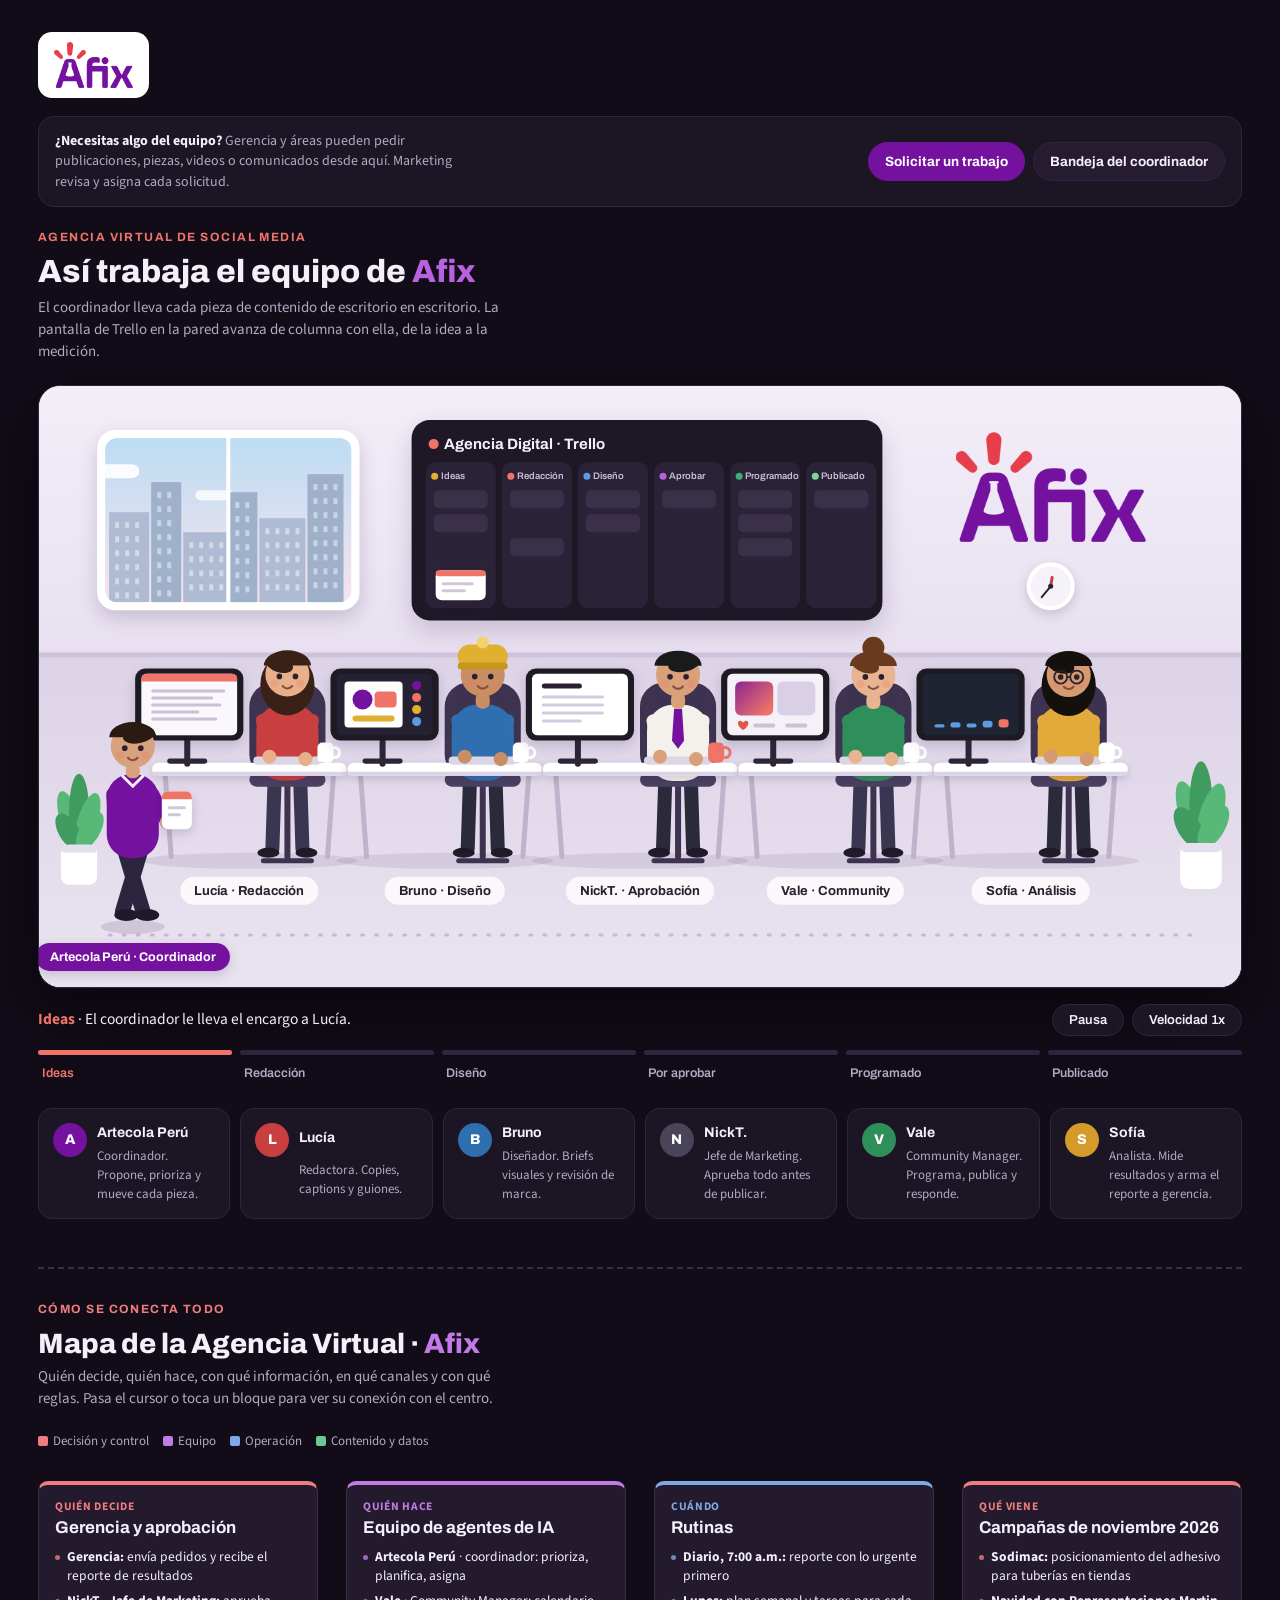
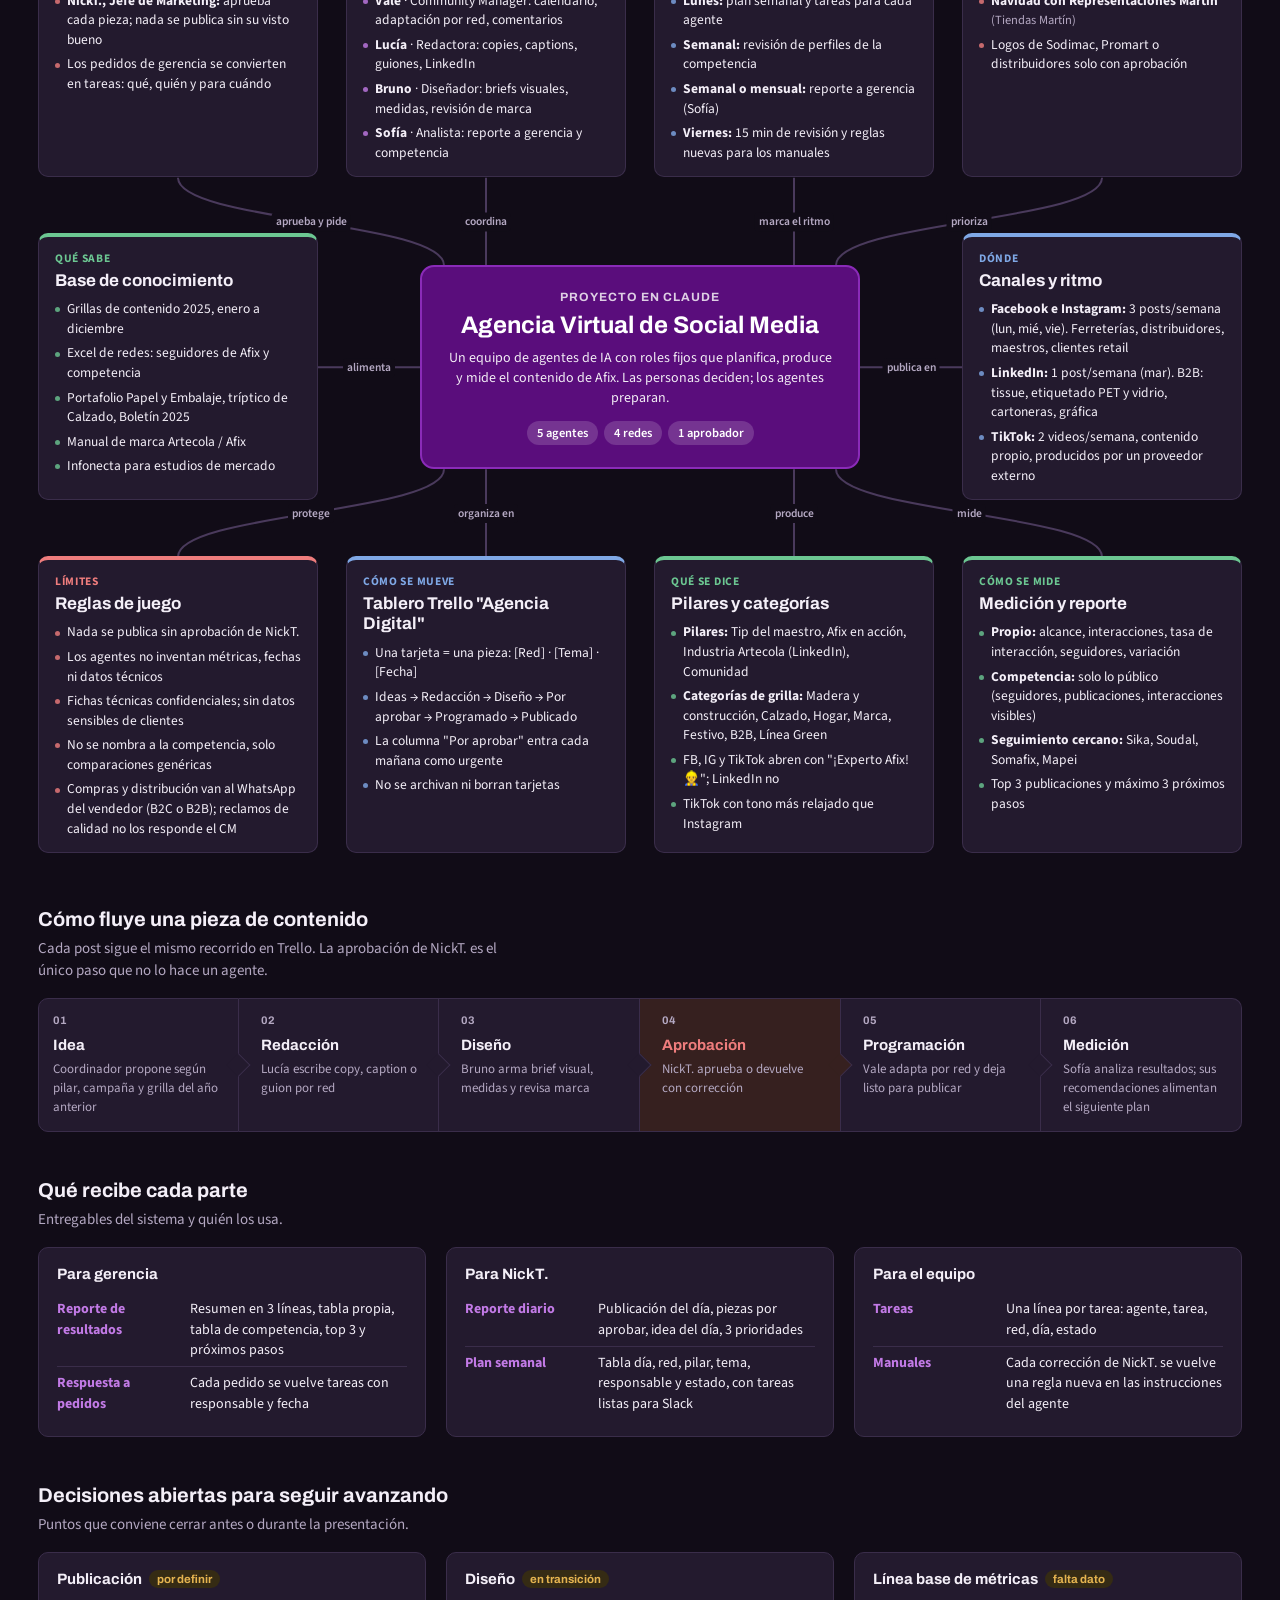
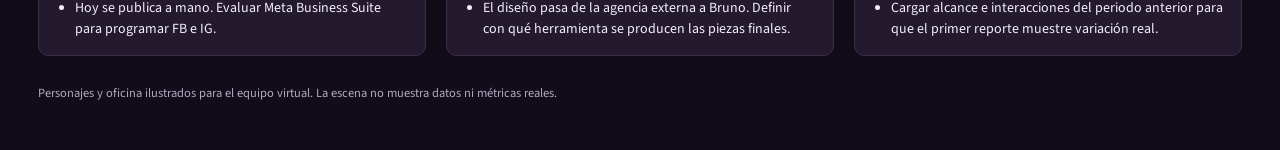
==== commit a99e667a: "Agregar solicitudes de trabajo: formulario, bandeja del coordinador y aviso por correo Co-Authored-B" ====
--- a/index.html
+++ b/index.html
@@ -116,11 +116,19 @@
 
 .mapa .eyebrow{font-weight:700;letter-spacing:.12em;font-size:12px}
 .step .n{font-size:11px;font-weight:700}
+.reqbar{display:flex;flex-wrap:wrap;gap:10px;align-items:center;justify-content:space-between;background:var(--panel);border:1px solid var(--line);border-radius:16px;padding:14px 16px;margin:0 0 22px}.reqbar p{margin:0;color:var(--muted);font-size:14px;max-width:60ch}.reqbar p b{color:var(--ink)}.reqbar .btns{display:flex;gap:8px;flex-wrap:wrap}.reqbar a{font-family:var(--display);font-weight:700;font-size:13.5px;border-radius:999px;padding:9px 16px;text-decoration:none;border:1px solid var(--line);color:var(--ink);background:#251c30}.reqbar a.go{background:#74119e;border-color:#74119e;color:#fff}.reqbar a:hover{border-color:var(--purple)}.reqbar a:focus-visible{outline:2px solid var(--coral);outline-offset:2px}
 </style>
 </head>
 <body>
 <div class="wrap">
   <div class="brand"><img id="afix-logo" src="[data-uri]" alt="Afix"></div>
+  <div class="reqbar">
+    <p><b>¿Necesitas algo del equipo?</b> Gerencia y áreas pueden pedir publicaciones, piezas, videos o comunicados desde aquí. Marketing revisa y asigna cada solicitud.</p>
+    <div class="btns">
+      <a class="go" href="solicitudes/">Solicitar un trabajo</a>
+      <a href="solicitudes/admin.html">Bandeja del coordinador</a>
+    </div>
+  </div>
   <div class="eyebrow-top">Agencia virtual de social media</div>
   <h1>Así trabaja el equipo de <span>Afix</span></h1>
   <p class="sub">El coordinador lleva cada pieza de contenido de escritorio en escritorio. La pantalla de Trello en la pared avanza de columna con ella, de la idea a la medición.</p>
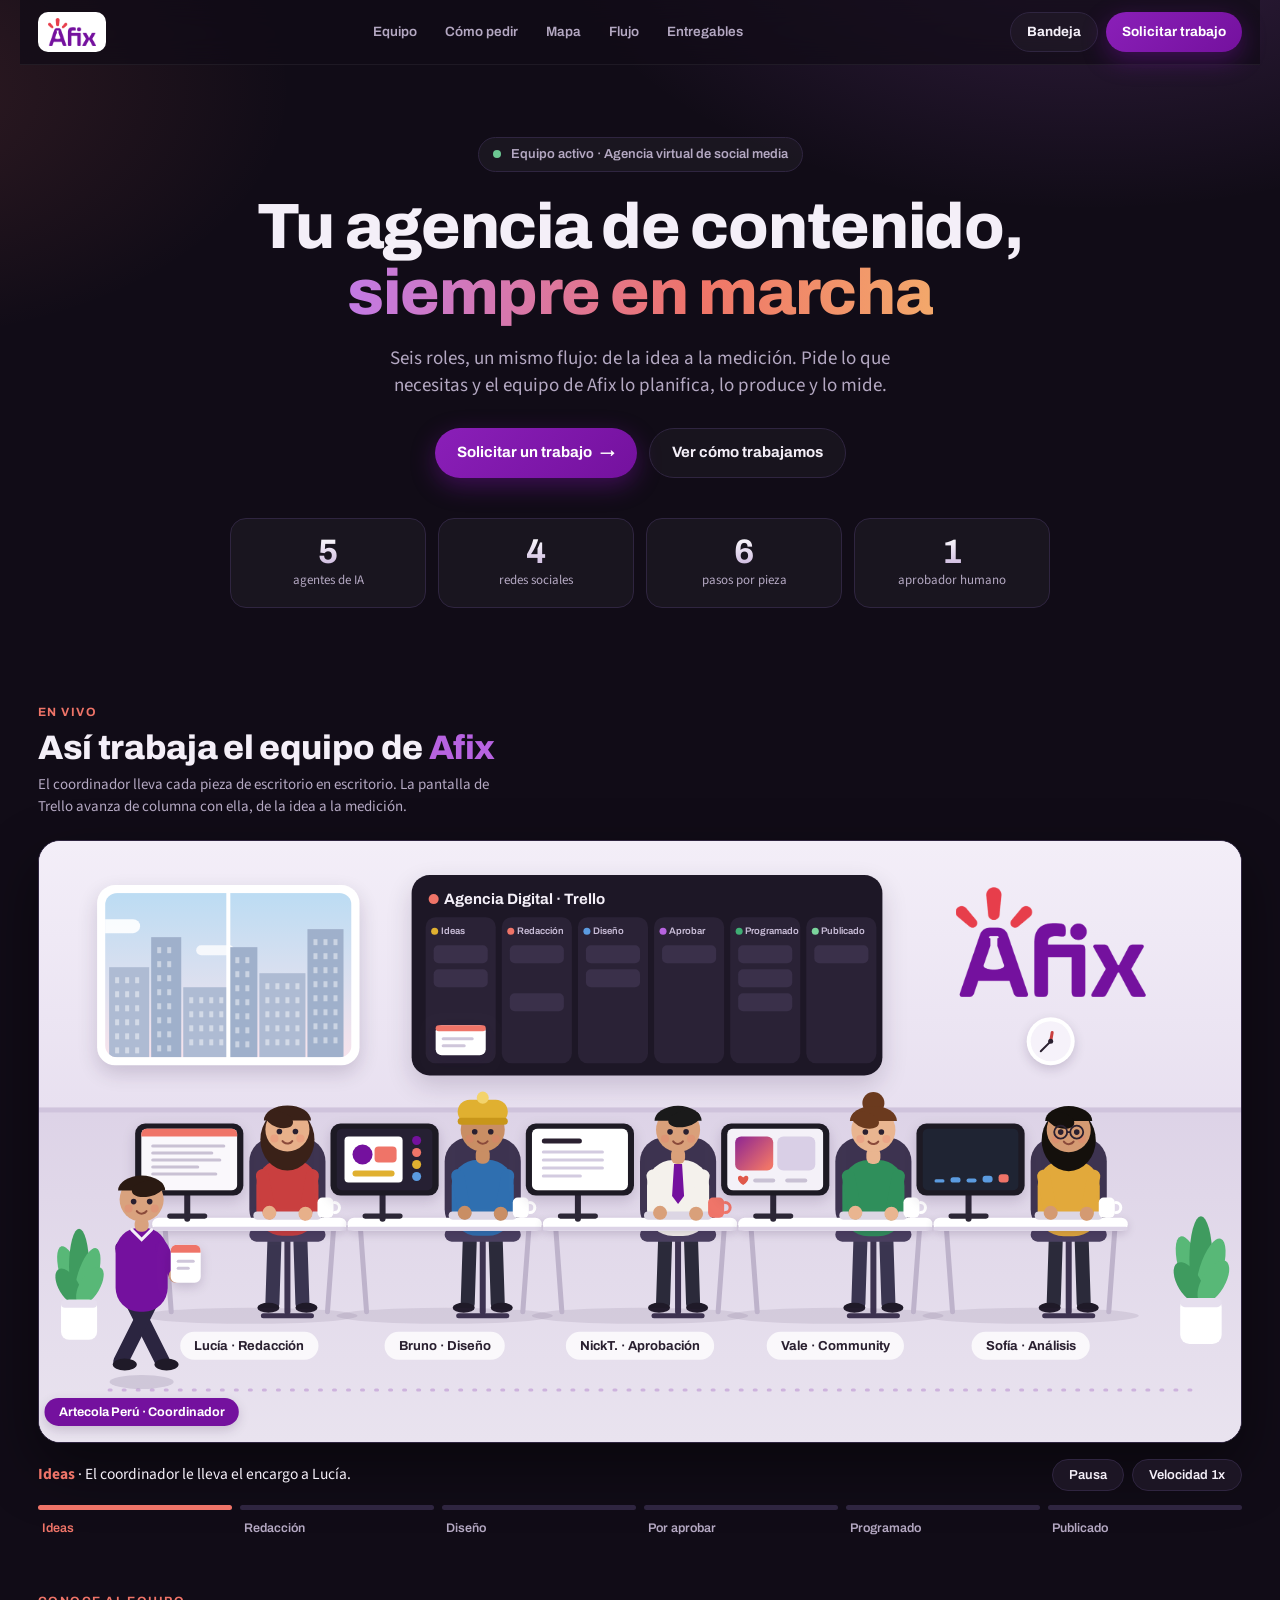
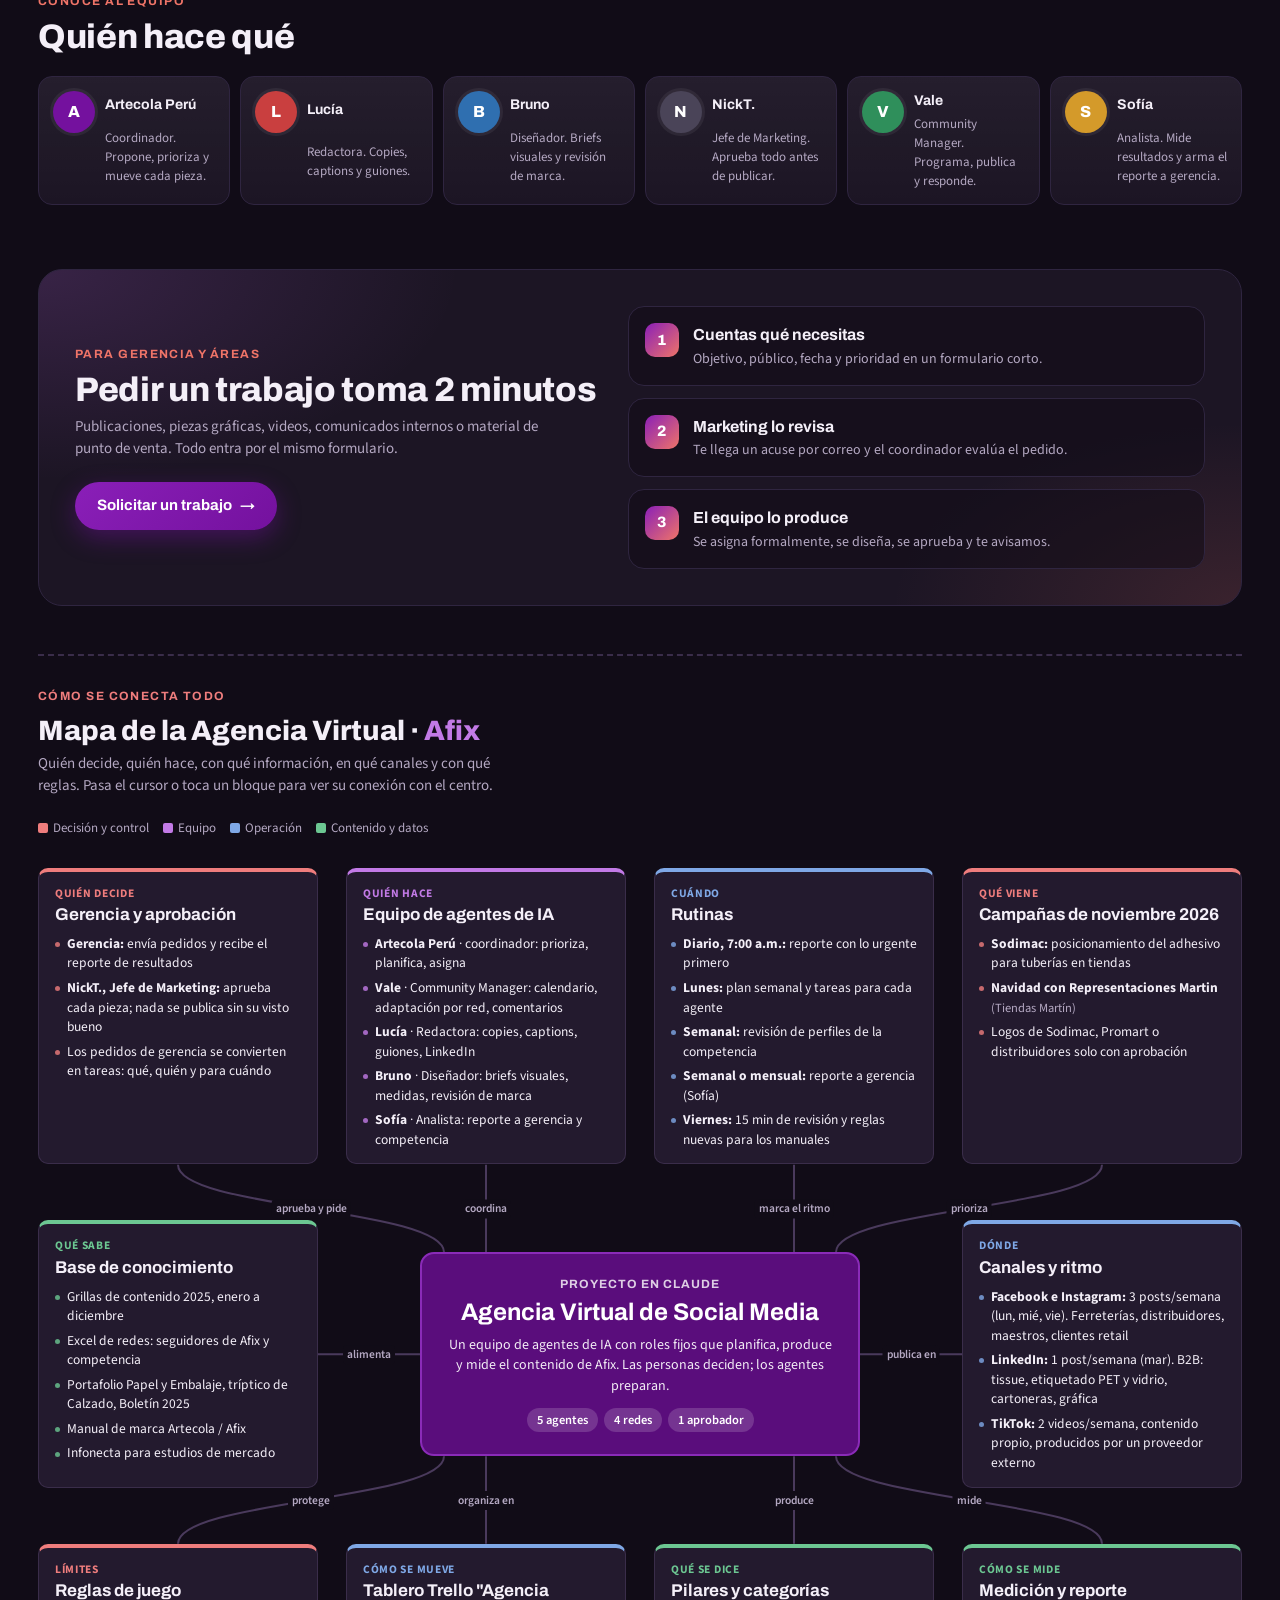
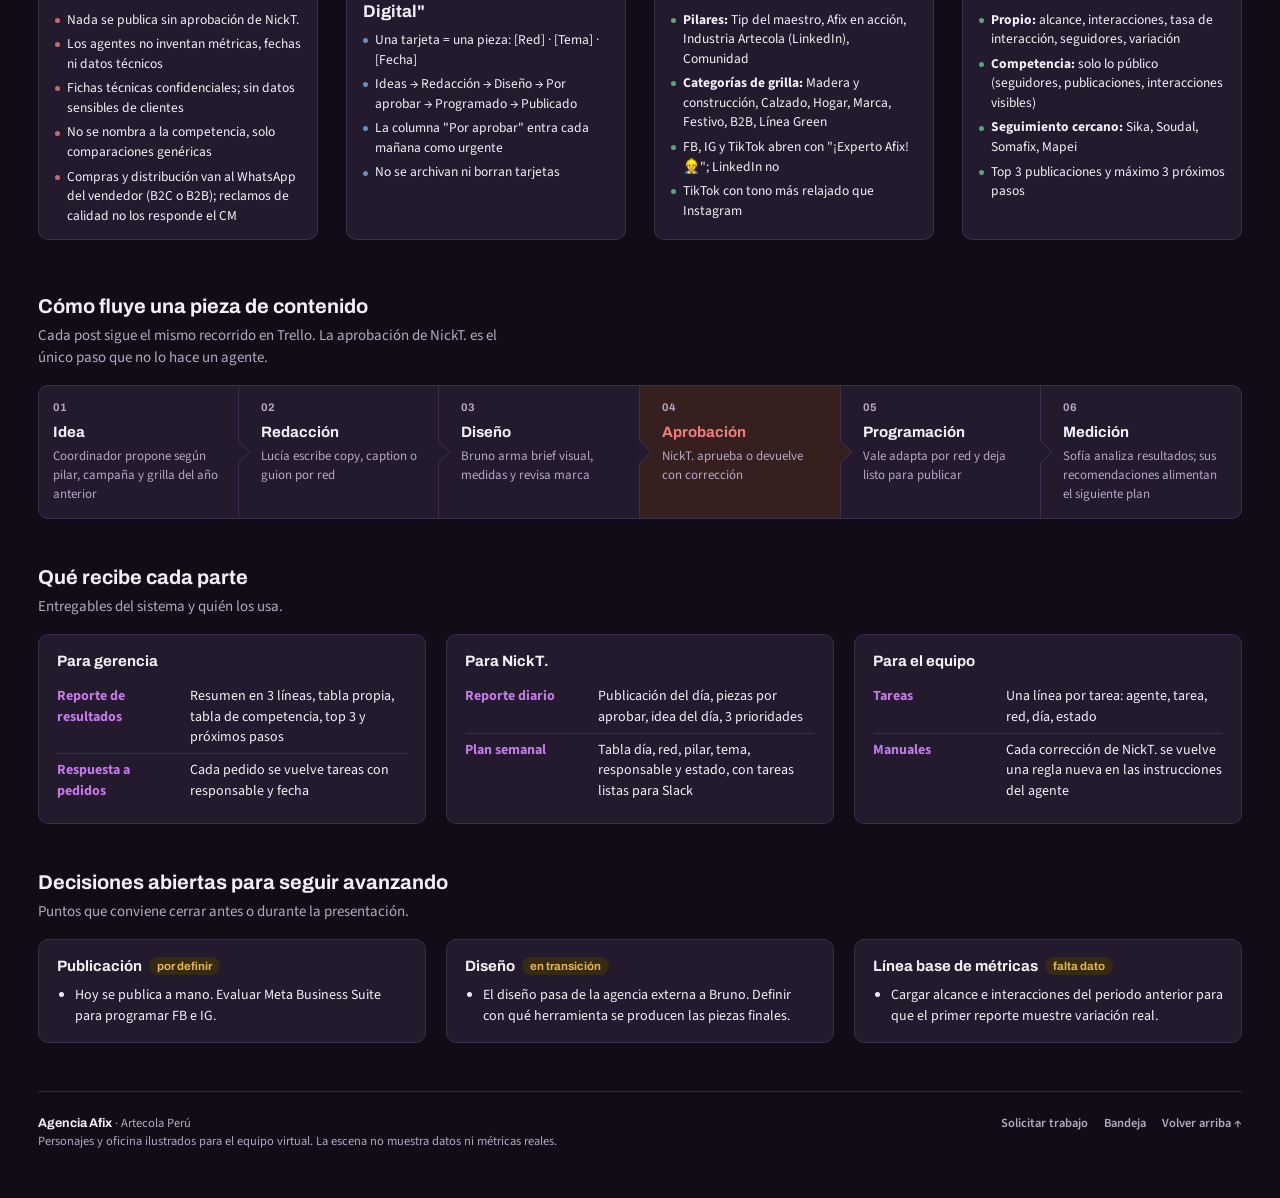
==== commit a14a5c86: "Rediseño del portal: navegación fija, hero con llamados a la acción, sección Cómo pedir y animacione" ====
--- a/index.html
+++ b/index.html
@@ -117,21 +117,106 @@
 .mapa .eyebrow{font-weight:700;letter-spacing:.12em;font-size:12px}
 .step .n{font-size:11px;font-weight:700}
 .reqbar{display:flex;flex-wrap:wrap;gap:10px;align-items:center;justify-content:space-between;background:var(--panel);border:1px solid var(--line);border-radius:16px;padding:14px 16px;margin:0 0 22px}.reqbar p{margin:0;color:var(--muted);font-size:14px;max-width:60ch}.reqbar p b{color:var(--ink)}.reqbar .btns{display:flex;gap:8px;flex-wrap:wrap}.reqbar a{font-family:var(--display);font-weight:700;font-size:13.5px;border-radius:999px;padding:9px 16px;text-decoration:none;border:1px solid var(--line);color:var(--ink);background:#251c30}.reqbar a.go{background:#74119e;border-color:#74119e;color:#fff}.reqbar a:hover{border-color:var(--purple)}.reqbar a:focus-visible{outline:2px solid var(--coral);outline-offset:2px}
+
+/* ===== Rediseño 2026-11: nav, hero, secciones, animaciones ===== */
+body{background:
+  radial-gradient(900px 500px at 85% -10%, rgba(183,99,224,.22), transparent 60%),
+  radial-gradient(700px 420px at -10% 10%, rgba(239,116,104,.14), transparent 60%),
+  var(--bg);background-attachment:fixed}
+html{scroll-behavior:smooth}
+.wrap{padding-top:0}
+.nav{position:sticky;top:0;z-index:50;display:flex;align-items:center;gap:18px;justify-content:space-between;margin:0 -18px 8px;padding:12px 18px;background:rgba(17,12,23,.72);backdrop-filter:blur(14px);-webkit-backdrop-filter:blur(14px);border-bottom:1px solid rgba(255,255,255,.06)}
+.nav-logo{display:inline-flex;background:#fff;border-radius:10px;padding:6px 10px}
+.nav-logo img{display:block;height:28px;width:auto}
+.nav-links{display:flex;gap:4px}
+.nav-links a{color:var(--muted);text-decoration:none;font-family:var(--display);font-weight:600;font-size:13.5px;padding:8px 12px;border-radius:999px;transition:color .15s,background .15s}
+.nav-links a:hover{color:var(--ink);background:rgba(255,255,255,.06)}
+.nav-cta{display:flex;gap:8px}
+.btn-main,.btn-ghost{display:inline-flex;align-items:center;gap:8px;font-family:var(--display);font-weight:700;font-size:13.5px;text-decoration:none;border-radius:999px;padding:9px 16px;transition:transform .15s, box-shadow .2s, background .2s, border-color .2s}
+.btn-main{background:linear-gradient(135deg,#8a1fb8,#74119e);color:#fff;box-shadow:0 8px 24px rgba(116,17,158,.45)}
+.btn-main:hover{transform:translateY(-1px);box-shadow:0 12px 30px rgba(116,17,158,.6)}
+.btn-ghost{color:var(--ink);border:1px solid var(--line);background:rgba(255,255,255,.03)}
+.btn-ghost:hover{border-color:var(--purple)}
+.btn-main:focus-visible,.btn-ghost:focus-visible,.nav-links a:focus-visible{outline:2px solid var(--coral);outline-offset:2px}
+.lg{font-size:15px;padding:13px 22px}
+.hero{padding:64px 0 40px;text-align:center}
+.live{display:inline-flex;align-items:center;gap:10px;font-family:var(--display);font-weight:600;font-size:13px;color:var(--muted);background:rgba(255,255,255,.04);border:1px solid var(--line);border-radius:999px;padding:7px 14px;margin-bottom:22px}
+.pulse{width:8px;height:8px;border-radius:50%;background:#6cc792;box-shadow:0 0 0 0 rgba(108,199,146,.7);animation:pulse 2s infinite}
+@keyframes pulse{70%{box-shadow:0 0 0 10px rgba(108,199,146,0)}100%{box-shadow:0 0 0 0 rgba(108,199,146,0)}}
+.hero h1{font-size:clamp(36px,6vw,64px);line-height:1.04;letter-spacing:-.02em;margin:0 0 18px}
+.grad{background:linear-gradient(90deg,#c27ae6,#ef7468 60%,#f3a86b);-webkit-background-clip:text;background-clip:text;color:transparent}
+.lead{font-size:clamp(16px,1.6vw,19px);color:var(--muted);max-width:60ch;margin:0 auto 28px}
+.hero-cta{display:flex;gap:12px;justify-content:center;flex-wrap:wrap}
+.stats{list-style:none;padding:0;margin:40px auto 0;display:grid;grid-template-columns:repeat(4,1fr);gap:12px;max-width:820px}
+.stats li{background:rgba(255,255,255,.035);border:1px solid var(--line);border-radius:16px;padding:16px 10px}
+.stats b{display:block;font-family:var(--display);font-size:34px;line-height:1;background:linear-gradient(180deg,#fff,#c9b3dc);-webkit-background-clip:text;background-clip:text;color:transparent}
+.stats span{font-size:13px;color:var(--muted)}
+.sec-head{margin:56px 0 20px}
+.h2{font-family:var(--display);font-weight:800;font-size:clamp(24px,3vw,34px);line-height:1.1;margin:0 0 8px;letter-spacing:-.01em}
+.h2 span{color:var(--purple)}
+.scene{transition:transform .4s, box-shadow .4s}
+.scene:hover{transform:translateY(-2px);box-shadow:0 30px 80px rgba(116,17,158,.35)}
+.team{margin-top:0}
+.m{transition:transform .2s, border-color .2s, box-shadow .2s;background:linear-gradient(180deg,rgba(255,255,255,.04),rgba(255,255,255,0)),var(--panel)}
+.m:hover{transform:translateY(-4px);border-color:var(--purple);box-shadow:0 14px 34px rgba(0,0,0,.35)}
+.av{width:42px;height:42px;font-size:16px;box-shadow:0 0 0 3px rgba(255,255,255,.06)}
+.pedir{margin-top:64px;display:grid;grid-template-columns:1fr 1.1fr;gap:28px;align-items:center;padding:36px;border-radius:24px;border:1px solid var(--line);background:
+  radial-gradient(600px 300px at 0% 0%, rgba(183,99,224,.18), transparent 70%),
+  radial-gradient(500px 260px at 100% 100%, rgba(239,116,104,.14), transparent 70%), var(--panel)}
+.pedir .sub{margin-bottom:22px}
+.pedir-steps{list-style:none;margin:0;padding:0;display:grid;gap:12px}
+.pedir-steps li{display:flex;gap:14px;align-items:flex-start;background:rgba(17,12,23,.55);border:1px solid var(--line);border-radius:16px;padding:16px}
+.pedir-steps .num{flex:none;width:34px;height:34px;border-radius:10px;display:grid;place-items:center;font-family:var(--display);font-weight:800;color:#fff;background:linear-gradient(135deg,#8a1fb8,#ef7468)}
+.pedir-steps h3{margin:0 0 2px;font-family:var(--display);font-size:16px}
+.pedir-steps p{margin:0;color:var(--muted);font-size:14px}
+.foot{display:flex;justify-content:space-between;gap:16px;flex-wrap:wrap;border-top:1px solid var(--line);padding-top:22px;margin-top:48px}
+.foot b{color:var(--ink);font-family:var(--display)}
+.foot-links{display:flex;gap:16px;flex-wrap:wrap}
+.foot-links a{color:var(--muted);text-decoration:none;font-weight:600}
+.foot-links a:hover{color:var(--ink)}
+.fab{display:none;position:fixed;right:16px;bottom:16px;z-index:60;font-family:var(--display);font-weight:800;font-size:14px;text-decoration:none;color:#fff;background:linear-gradient(135deg,#8a1fb8,#74119e);padding:14px 18px;border-radius:999px;box-shadow:0 12px 30px rgba(116,17,158,.55)}
+.reveal{opacity:0;transform:translateY(18px);transition:opacity .7s ease, transform .7s ease}
+.reveal.in{opacity:1;transform:none}
+@media (max-width:900px){.nav-links{display:none}.pedir{grid-template-columns:1fr;padding:24px}.stats{grid-template-columns:repeat(2,1fr)}}
+@media (max-width:560px){.nav-cta .btn-ghost{display:none}.hero{padding:40px 0 24px}.fab{display:inline-flex}.lg{width:100%;justify-content:center}}
+@media (max-width:980px){.map .node{grid-column:auto!important;grid-row:auto!important}.map .center{grid-column:1 / -1!important;grid-row:1!important}}
+@media (prefers-reduced-motion:reduce){.reveal{opacity:1;transform:none;transition:none}.pulse{animation:none}html{scroll-behavior:auto}.m:hover,.scene:hover,.btn-main:hover{transform:none}}
 </style>
 </head>
 <body>
 <div class="wrap">
-  <div class="brand"><img id="afix-logo" src="[data-uri]" alt="Afix"></div>
-  <div class="reqbar">
-    <p><b>¿Necesitas algo del equipo?</b> Gerencia y áreas pueden pedir publicaciones, piezas, videos o comunicados desde aquí. Marketing revisa y asigna cada solicitud.</p>
-    <div class="btns">
-      <a class="go" href="solicitudes/">Solicitar un trabajo</a>
-      <a href="solicitudes/admin.html">Bandeja del coordinador</a>
-    </div>
+  <header class="nav" id="top">
+    <a class="nav-logo" href="#top" aria-label="Inicio"><img id="afix-logo" src="[data-uri]" alt="Afix"></a>
+    <nav class="nav-links" aria-label="Secciones">
+      <a href="#equipo">Equipo</a><a href="#pedir">Cómo pedir</a><a href="#mapa">Mapa</a><a href="#flujo">Flujo</a><a href="#entregables">Entregables</a>
+    </nav>
+    <div class="nav-cta">
+      <a class="btn-ghost" href="solicitudes/admin.html">Bandeja</a>
+      <a class="btn-main" href="solicitudes/">Solicitar trabajo</a>
+    </div>
+  </header>
+
+  <section class="hero reveal">
+    <div class="live"><span class="pulse" aria-hidden="true"></span>Equipo activo · Agencia virtual de social media</div>
+    <h1>Tu agencia de contenido,<br><span class="grad">siempre en marcha</span></h1>
+    <p class="lead">Seis roles, un mismo flujo: de la idea a la medición. Pide lo que necesitas y el equipo de Afix lo planifica, lo produce y lo mide.</p>
+    <div class="hero-cta">
+      <a class="btn-main lg" href="solicitudes/">Solicitar un trabajo <span aria-hidden="true">→</span></a>
+      <a class="btn-ghost lg" href="#escena">Ver cómo trabajamos</a>
+    </div>
+    <ul class="stats" aria-label="El equipo en números">
+      <li><b data-count="5">5</b><span>agentes de IA</span></li>
+      <li><b data-count="4">4</b><span>redes sociales</span></li>
+      <li><b data-count="6">6</b><span>pasos por pieza</span></li>
+      <li><b data-count="1">1</b><span>aprobador humano</span></li>
+    </ul>
+  </section>
+
+  <div class="sec-head reveal" id="escena">
+    <div class="eyebrow-top">En vivo</div>
+    <h2 class="h2">Así trabaja el equipo de <span>Afix</span></h2>
+    <p class="sub">El coordinador lleva cada pieza de escritorio en escritorio. La pantalla de Trello avanza de columna con ella, de la idea a la medición.</p>
   </div>
-  <div class="eyebrow-top">Agencia virtual de social media</div>
-  <h1>Así trabaja el equipo de <span>Afix</span></h1>
-  <p class="sub">El coordinador lleva cada pieza de contenido de escritorio en escritorio. La pantalla de Trello en la pared avanza de columna con ella, de la idea a la medición.</p>
 
   <div class="scene"><canvas id="cv" role="img" aria-label="Animación: Artecola Perú lleva una pieza de contenido a Lucía, Bruno la diseña, NickT. la aprueba, Vale la publica y Sofía mide resultados"></canvas></div>
 
@@ -147,7 +232,11 @@
     <div>Ideas</div><div>Redacción</div><div>Diseño</div><div>Por aprobar</div><div>Programado</div><div>Publicado</div>
   </div>
 
-  <div class="team">
+  <div class="sec-head reveal" id="equipo">
+    <div class="eyebrow-top">Conoce al equipo</div>
+    <h2 class="h2">Quién hace qué</h2>
+  </div>
+  <div class="team reveal">
     <div class="m"><div class="av" style="background:#74119E">A</div><div class="n">Artecola Perú</div><p>Coordinador. Propone, prioriza y mueve cada pieza.</p></div>
     <div class="m"><div class="av" style="background:#C93F3F">L</div><div class="n">Lucía</div><p>Redactora. Copies, captions y guiones.</p></div>
     <div class="m"><div class="av" style="background:#2f6fb0">B</div><div class="n">Bruno</div><p>Diseñador. Briefs visuales y revisión de marca.</p></div>
@@ -155,6 +244,20 @@
     <div class="m"><div class="av" style="background:#2f8f5b">V</div><div class="n">Vale</div><p>Community Manager. Programa, publica y responde.</p></div>
     <div class="m"><div class="av" style="background:#d49a2a">S</div><div class="n">Sofía</div><p>Analista. Mide resultados y arma el reporte a gerencia.</p></div>
   </div>
+
+  <section class="pedir reveal" id="pedir">
+    <div class="pedir-copy">
+      <div class="eyebrow-top">Para gerencia y áreas</div>
+      <h2 class="h2">Pedir un trabajo toma 2 minutos</h2>
+      <p class="sub">Publicaciones, piezas gráficas, videos, comunicados internos o material de punto de venta. Todo entra por el mismo formulario.</p>
+      <a class="btn-main lg" href="solicitudes/">Solicitar un trabajo <span aria-hidden="true">→</span></a>
+    </div>
+    <ol class="pedir-steps">
+      <li><span class="num">1</span><div><h3>Cuentas qué necesitas</h3><p>Objetivo, público, fecha y prioridad en un formulario corto.</p></div></li>
+      <li><span class="num">2</span><div><h3>Marketing lo revisa</h3><p>Te llega un acuse por correo y el coordinador evalúa el pedido.</p></div></li>
+      <li><span class="num">3</span><div><h3>El equipo lo produce</h3><p>Se asigna formalmente, se diseña, se aprueba y te avisamos.</p></div></li>
+    </ol>
+  </section>
 
   <div class="mapa" id="mapa">
     <div class="head">
@@ -287,7 +390,7 @@
     </div>
   </div>
 
-  <section>
+  <section id="flujo">
     <h2 class="sec">Cómo fluye una pieza de contenido</h2>
     <p class="sec-sub">Cada post sigue el mismo recorrido en Trello. La aprobación de NickT. es el único paso que no lo hace un agente.</p>
     <div class="flow">
@@ -300,7 +403,7 @@
     </div>
   </section>
 
-  <section>
+  <section id="entregables">
     <h2 class="sec">Qué recibe cada parte</h2>
     <p class="sec-sub">Entregables del sistema y quién los usa.</p>
     <div class="cols">
@@ -350,7 +453,11 @@
     </div>
 
   
-  <footer>Personajes y oficina ilustrados para el equipo virtual. La escena no muestra datos ni métricas reales.</footer>
+  <footer class="foot">
+    <div><b>Agencia Afix</b> · Artecola Perú<br><span>Personajes y oficina ilustrados para el equipo virtual. La escena no muestra datos ni métricas reales.</span></div>
+    <div class="foot-links"><a href="solicitudes/">Solicitar trabajo</a><a href="solicitudes/admin.html">Bandeja</a><a href="#top">Volver arriba ↑</a></div>
+  </footer>
+  <a class="fab" href="solicitudes/" aria-label="Solicitar un trabajo">+ Solicitar</a>
 </div>
 
 <script>
@@ -652,5 +759,14 @@
   if(document.fonts && document.fonts.ready) document.fonts.ready.then(draw);
 })();
 </script>
+<script>
+(function(){
+  var els=document.querySelectorAll('.reveal');
+  if(!('IntersectionObserver' in window)){els.forEach(function(e){e.classList.add('in')});return;}
+  var io=new IntersectionObserver(function(es){es.forEach(function(e){if(e.isIntersecting){e.target.classList.add('in');io.unobserve(e.target);}})},{threshold:0,rootMargin:'0px 0px -8% 0px'});
+  els.forEach(function(e){io.observe(e)});
+  document.querySelectorAll('.mapa, #flujo, #entregables').forEach(function(e){e.classList.add('reveal');io.observe(e)});
+})();
+</script>
 </body>
 </html>
